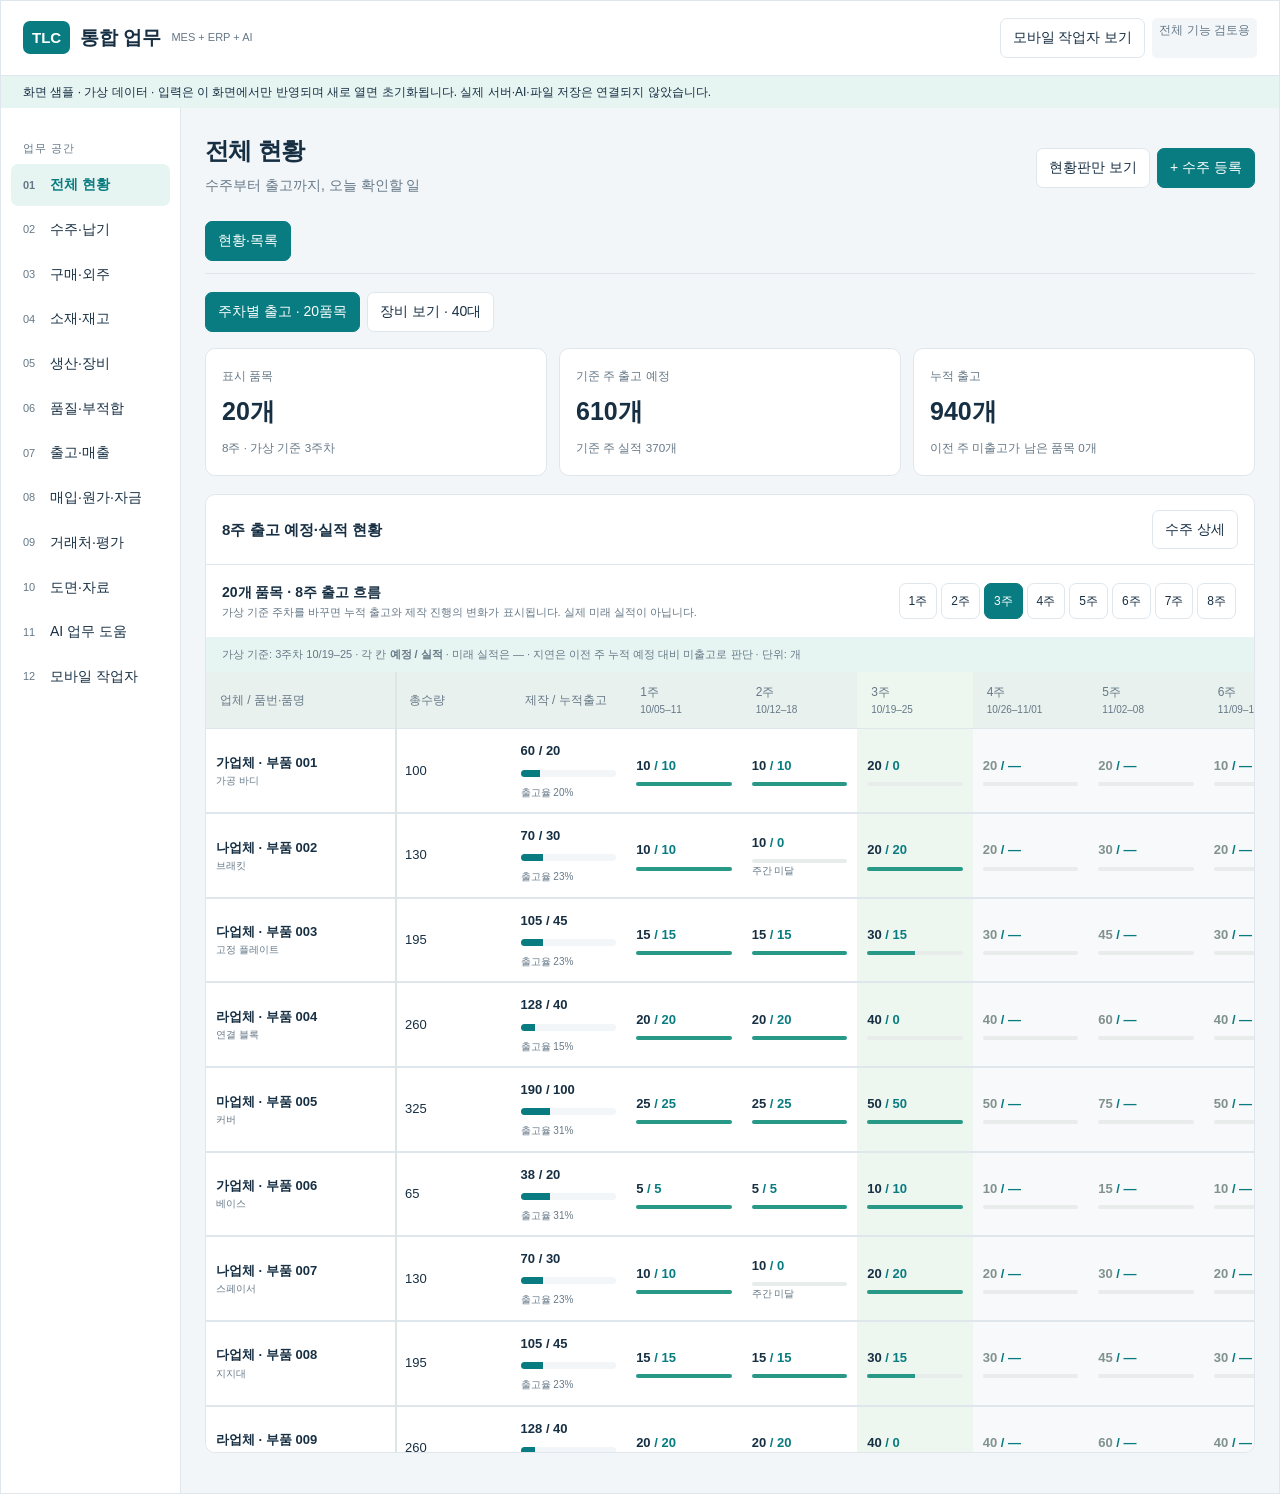
==== demo.html @ 7009a15a "Add one-week operating samples, 160 linked ledger records and printable documents" ====
<!doctype html><html lang="ko"><meta charset="utf-8"><meta name="viewport" content="width=device-width,initial-scale=1"><title>TLC 업무 화면 체험</title><style>body{margin:0;background:#f3f6f9;color-scheme:light}#tlc-dispatch-preview{color-scheme:light!important;border-radius:0!important;min-height:100vh}</style><style>
#tlc-dispatch-preview .wk-paper{background:#fff;color:#172f43;max-width:900px;margin:22px auto;padding:32px;border:1px solid #dfe7ed;box-shadow:0 8px 32px #23384912}#tlc-dispatch-preview .wk-paper h2{text-align:center;margin:20px 0 26px;font-size:27px;letter-spacing:3px}#tlc-dispatch-preview .wk-doc-brand{display:flex;justify-content:space-between;border-bottom:3px solid #087c80;padding-bottom:12px;font-size:12px}#tlc-dispatch-preview .wk-meta{display:grid;grid-template-columns:1fr 1fr;gap:10px;padding:15px;background:#f3f6f9;margin-bottom:15px;font-size:12px}#tlc-dispatch-preview .wk-paper td{padding:7px 12px;white-space:normal;overflow-wrap:anywhere;font-size:12px}#tlc-dispatch-preview .wk-paper td:first-child{width:25%;color:#657887}#tlc-dispatch-preview .wk-total{display:flex;justify-content:flex-end;gap:20px;flex-wrap:wrap;background:#e7f5f2;padding:16px;margin-top:20px}#tlc-dispatch-preview .wk-foot{font-size:12px;margin-top:20px;overflow-wrap:anywhere}#tlc-dispatch-preview .wk-paper footer{font-size:10px;border-top:1px solid #ddd;padding-top:12px;margin-top:24px;color:#657887}#tlc-dispatch-preview .wk-register{max-width:1100px}#tlc-dispatch-preview .wk-register td:first-child{width:auto}
@page{size:A4;margin:12mm}
@media print{body,#tlc-dispatch-preview{background:white!important;border:0!important}#tlc-dispatch-preview .mast,#tlc-dispatch-preview .sample,#tlc-dispatch-preview aside,#tlc-head,#tlc-tabs,#tlc-toast,.wk-noprint{display:none!important}#tlc-dispatch-preview .shell{display:block!important}#tlc-dispatch-preview main{padding:0!important}#tlc-dispatch-preview .wk-paper{box-shadow:none;border:0;max-width:none;margin:0;padding:0}#tlc-dispatch-preview .scroll{overflow:visible}#tlc-dispatch-preview tr{break-inside:avoid}#tlc-dispatch-preview thead{display:table-header-group}#tlc-dispatch-preview .wk-register td,#tlc-dispatch-preview .wk-register th{padding:6px 4px;font-size:9px;white-space:normal}#tlc-dispatch-preview .wk-paper h2{margin:8px 0 14px}#tlc-dispatch-preview .wk-paper td{padding:5px 8px;font-size:10px}#tlc-dispatch-preview .wk-paper .panel{border:0}}
</style><div id="tlc-dispatch-preview">
 <style>
 #tlc-dispatch-preview{--paper:light-dark(#fff,#172431);--base:light-dark(#f3f6f9,#101a24);--ink:light-dark(#172f43,#e6eef4);--sub:light-dark(#657887,#a8bac7);--edge:light-dark(#dfe7ed,#354656);--brand:light-dark(#087c80,#55d0c2);--soft:light-dark(#e7f5f2,#203e40);--warn:light-dark(#a9620a,#ffc475);--bad:light-dark(#bb4040,#ffaaaa);color:var(--ink);background:var(--base);font:14px/1.55 'Noto Sans KR','Malgun Gothic',sans-serif;border:1px solid var(--edge);border-radius:14px;overflow:hidden;color-scheme:light dark}
 #tlc-dispatch-preview *{box-sizing:border-box}#tlc-dispatch-preview button,#tlc-dispatch-preview input,#tlc-dispatch-preview select,#tlc-dispatch-preview textarea{font:inherit;color:inherit}#tlc-dispatch-preview button{cursor:pointer;border:1px solid var(--edge);background:var(--paper);border-radius:7px;padding:8px 12px;min-height:36px}#tlc-dispatch-preview button:hover{background:var(--soft)}#tlc-dispatch-preview button.on,#tlc-dispatch-preview .primary{background:var(--brand);color:light-dark(#fff,#10232b);border-color:var(--brand)}#tlc-dispatch-preview button:disabled{opacity:.5;cursor:default}#tlc-dispatch-preview input,#tlc-dispatch-preview select,#tlc-dispatch-preview textarea{width:100%;background:var(--paper);border:1px solid var(--edge);border-radius:7px;padding:9px 10px;min-height:40px}#tlc-dispatch-preview input[type=number]{font-variant-numeric:tabular-nums}#tlc-dispatch-preview .mast{display:flex;justify-content:space-between;align-items:center;gap:12px;flex-wrap:wrap;padding:17px 22px;background:var(--paper);border-bottom:1px solid var(--edge)}#tlc-dispatch-preview .logo{display:flex;gap:10px;align-items:center;font-size:19px;font-weight:700}#tlc-dispatch-preview .logo b{background:var(--brand);color:light-dark(#fff,#10232b);padding:5px 9px;border-radius:7px;font-size:15px}#tlc-dispatch-preview small,#tlc-dispatch-preview .muted{color:var(--sub)}#tlc-dispatch-preview .sample{padding:7px 22px;background:var(--soft);color:var(--ink);font-size:12px}#tlc-dispatch-preview .shell{display:grid;grid-template-columns:180px minmax(0,1fr)}#tlc-dispatch-preview aside{padding:18px 10px;background:var(--paper);border-right:1px solid var(--edge)}#tlc-dispatch-preview aside small{display:block;margin:14px 12px 7px;font-size:11px;letter-spacing:1px}#tlc-dispatch-preview aside button{display:flex;gap:10px;align-items:center;width:100%;text-align:left;border:0;margin:3px 0;background:transparent;padding:10px 12px}#tlc-dispatch-preview aside button.on{background:var(--soft);color:var(--brand);font-weight:700}#tlc-dispatch-preview .navnum{font-size:11px;color:var(--sub);width:17px}#tlc-dispatch-preview main{min-width:0;padding:24px}#tlc-dispatch-preview h2{font-size:24px;margin:0 0 4px;letter-spacing:-.6px}#tlc-dispatch-preview h3{font-size:15px;margin:0}#tlc-dispatch-preview p{margin:6px 0}#tlc-dispatch-preview .heading{display:flex;align-items:center;justify-content:space-between;gap:12px;flex-wrap:wrap;margin-bottom:18px}#tlc-dispatch-preview .actions{display:flex;gap:7px;flex-wrap:wrap}#tlc-dispatch-preview .tabs{display:flex;gap:6px;border-bottom:1px solid var(--edge);padding-bottom:12px;margin-bottom:18px;flex-wrap:wrap}#tlc-dispatch-preview .tiles{display:grid;grid-template-columns:repeat(3,minmax(0,1fr));gap:12px;margin-bottom:18px}#tlc-dispatch-preview .tile{background:var(--paper);border:1px solid var(--edge);border-radius:10px;padding:16px}#tlc-dispatch-preview .tile strong{display:block;font-size:25px;margin:6px 0;font-variant-numeric:tabular-nums}#tlc-dispatch-preview .panel{background:var(--paper);border:1px solid var(--edge);border-radius:10px;margin-bottom:16px;overflow:hidden}#tlc-dispatch-preview .panelhead{padding:15px 16px;border-bottom:1px solid var(--edge);display:flex;justify-content:space-between;align-items:center;gap:8px;flex-wrap:wrap}#tlc-dispatch-preview .pad{padding:16px}#tlc-dispatch-preview .scroll{overflow-x:auto}#tlc-dispatch-preview table{width:100%;border-collapse:collapse;white-space:nowrap;text-align:left}#tlc-dispatch-preview th{background:var(--base);color:var(--sub);font-size:12px;font-weight:500;padding:11px 14px}#tlc-dispatch-preview td{padding:14px;border-top:1px solid var(--edge);font-size:13px}#tlc-dispatch-preview td small{display:block}#tlc-dispatch-preview .tag{display:inline-block;font-size:12px;border-radius:5px;padding:3px 7px;background:var(--soft);color:var(--brand);white-space:nowrap}#tlc-dispatch-preview .tag.warn{background:light-dark(#fff3df,#423626);color:var(--warn)}#tlc-dispatch-preview .tag.bad{background:light-dark(#fdebec,#452d34);color:var(--bad)}#tlc-dispatch-preview .tag.gray{background:var(--base);color:var(--sub)}#tlc-dispatch-preview .split{display:grid;grid-template-columns:1.2fr 1fr;gap:16px}#tlc-dispatch-preview .stepflow{display:flex;gap:6px;flex-wrap:wrap;padding:16px}#tlc-dispatch-preview .stepflow span{padding:8px 12px;background:var(--base);border-radius:5px;color:var(--sub)}#tlc-dispatch-preview .stepflow .active{background:var(--soft);color:var(--brand)}#tlc-dispatch-preview .lineitem{padding:12px 0;border-bottom:1px solid var(--edge);display:flex;gap:10px;align-items:center;justify-content:space-between}#tlc-dispatch-preview .lineitem:last-child{border:0}#tlc-dispatch-preview .bar{background:var(--base);height:7px;border-radius:8px;overflow:hidden;margin:8px 0}#tlc-dispatch-preview .bar i{display:block;background:var(--brand);height:100%}#tlc-dispatch-preview .gantt{display:grid;grid-template-columns:110px repeat(4,minmax(70px,1fr));gap:8px;align-items:center;min-width:450px;padding:16px}#tlc-dispatch-preview .gantt .gbar{background:var(--soft);border-radius:5px;padding:6px;color:var(--brand);text-align:center;font-size:12px}#tlc-dispatch-preview .gantt small{text-align:center}#tlc-dispatch-preview .formgrid{display:grid;grid-template-columns:repeat(2,minmax(0,1fr));gap:15px}#tlc-dispatch-preview label{display:block;font-size:13px}#tlc-dispatch-preview label input,#tlc-dispatch-preview label select,#tlc-dispatch-preview label textarea{margin-top:5px}#tlc-dispatch-preview .full{grid-column:1/-1}#tlc-dispatch-preview .formfoot{margin-top:18px;display:flex;justify-content:space-between;align-items:center;gap:12px;flex-wrap:wrap}#tlc-dispatch-preview .machinegrid{display:grid;grid-template-columns:repeat(2,minmax(0,1fr));gap:12px}#tlc-dispatch-preview .machine{padding:16px;border:1px solid var(--edge);border-radius:9px;background:var(--paper)}#tlc-dispatch-preview .machine h3{display:flex;justify-content:space-between;gap:5px;flex-wrap:wrap;margin-bottom:14px}#tlc-dispatch-preview .machine p{font-size:13px}#tlc-dispatch-preview .mobilearea{display:grid;grid-template-columns:minmax(280px,360px) minmax(180px,1fr);gap:24px;align-items:start;justify-content:center}#tlc-dispatch-preview .phone{border:5px solid light-dark(#233849,#8b9da9);border-radius:27px;padding:15px;background:var(--paper);max-width:360px;width:100%;margin:auto}#tlc-dispatch-preview .phone h2{font-size:21px}#tlc-dispatch-preview .phone .tile{padding:13px;margin-top:14px}#tlc-dispatch-preview .phone button{min-height:47px}#tlc-dispatch-preview .phone .mobilebuttons{display:grid;gap:9px;margin-top:16px}#tlc-dispatch-preview .phone input,#tlc-dispatch-preview .phone select{font-size:16px}#tlc-dispatch-preview .notice{border-left:3px solid var(--brand);padding:10px 12px;background:var(--soft);margin-top:12px;font-size:13px}#tlc-dispatch-preview .sheet{padding:25px;background:var(--paper)}#tlc-dispatch-preview .sheet h2{text-align:center;letter-spacing:8px;margin-bottom:20px}#tlc-dispatch-preview .money{text-align:right;font-variant-numeric:tabular-nums}#tlc-dispatch-preview #tlc-toast{padding:9px 22px;background:var(--soft);border-top:1px solid var(--edge);font-size:13px}#tlc-dispatch-preview #tlc-toast:empty{display:none}#tlc-dispatch-preview .boardonly aside,#tlc-dispatch-preview .boardonly .tabs,#tlc-dispatch-preview .boardonly .subtitle{display:none}#tlc-dispatch-preview .boardonly{grid-template-columns:1fr}#tlc-dispatch-preview .attach{background:var(--base);padding:12px;border-radius:7px}#tlc-dispatch-preview .aianswer{white-space:pre-wrap;background:var(--soft);border-radius:9px;padding:17px}#tlc-dispatch-preview button:focus-visible{outline:3px solid var(--brand);outline-offset:2px}
 @media(max-width:760px){#tlc-dispatch-preview .shell{grid-template-columns:1fr}#tlc-dispatch-preview aside{display:flex;gap:5px;flex-wrap:wrap;border-right:0;border-bottom:1px solid var(--edge);padding:10px}#tlc-dispatch-preview aside small,#tlc-dispatch-preview .navnum{display:none}#tlc-dispatch-preview aside button{width:auto;padding:7px 10px;font-size:12px}#tlc-dispatch-preview main{padding:16px}#tlc-dispatch-preview .split{grid-template-columns:1fr}#tlc-dispatch-preview .mobilearea{grid-template-columns:1fr}#tlc-dispatch-preview .mobilehelp{display:none}#tlc-dispatch-preview h2{font-size:21px}}
 @media(max-width:450px){#tlc-dispatch-preview .tiles,#tlc-dispatch-preview .formgrid,#tlc-dispatch-preview .machinegrid{grid-template-columns:1fr}#tlc-dispatch-preview .tile strong{font-size:22px}#tlc-dispatch-preview .mast{padding:13px}#tlc-dispatch-preview .sample{padding:8px 13px}#tlc-dispatch-preview main{padding:12px}#tlc-dispatch-preview .full{grid-column:auto}}

#tlc-dispatch-preview .weektools{padding:16px;display:flex;justify-content:space-between;gap:15px;align-items:center;flex-wrap:wrap}#tlc-dispatch-preview .weektools small{display:block;color:var(--sub);font-size:11px}#tlc-dispatch-preview .weektools button{padding:5px 9px;margin:2px;font-size:12px}#tlc-dispatch-preview .weeklegend{padding:9px 16px;background:var(--soft);font-size:11px;color:var(--sub)}#tlc-dispatch-preview .weeklyscroll{overflow:auto;max-height:780px}#tlc-dispatch-preview .weeklytable{min-width:1460px;width:100%;border-collapse:separate;border-spacing:0;font-size:12px}#tlc-dispatch-preview .weeklytable th{position:sticky;top:0;background:#e9f1ee;z-index:2;white-space:nowrap}#tlc-dispatch-preview .weeklytable td{background:white;padding:12px 10px;min-width:110px;border-bottom:1px solid var(--edge)}#tlc-dispatch-preview .weeklytable th:first-child,#tlc-dispatch-preview .weeklytable td:first-child{position:sticky;left:0;min-width:180px;z-index:1;box-shadow:2px 0 0 #dce7e1}#tlc-dispatch-preview .weeklytable th:first-child{z-index:3}#tlc-dispatch-preview .weeklytable small{display:block;font-size:10px;color:var(--sub)}#tlc-dispatch-preview .weeklytable .currentweek{background:#edf7ef}#tlc-dispatch-preview .weeklytable .futureweek{background:#f7f9fa;color:#81918e}#tlc-dispatch-preview .weeknums{white-space:nowrap;font-weight:600}#tlc-dispatch-preview .weeknums em{font-style:normal;color:#087c80}#tlc-dispatch-preview .minibar{height:4px;background:#e8ecea;border-radius:3px;margin-top:6px;overflow:hidden}#tlc-dispatch-preview .minibar i{height:100%;display:block;background:#289887}#tlc-dispatch-preview .weeklytable tfoot th{position:static;background:#dcebe5}#tlc-dispatch-preview .machinegrid.expanded{display:grid;grid-template-columns:repeat(4,minmax(0,1fr));gap:14px}#tlc-dispatch-preview .machinehead{display:flex;align-items:center;justify-content:space-between;gap:7px;flex-wrap:wrap}#tlc-dispatch-preview .machinehead h3{margin:0;font-size:16px}#tlc-dispatch-preview .machineissue{margin:12px 0;padding:10px;background:var(--base);font-size:11px;min-height:54px}#tlc-dispatch-preview .machinefilters{padding:12px 0 20px;display:grid;gap:10px}#tlc-dispatch-preview .machinefilters button{font-size:12px;padding:6px 10px;margin:2px}#tlc-dispatch-preview .machinefilters small{color:var(--sub)}@media(max-width:1150px){#tlc-dispatch-preview .machinegrid.expanded{grid-template-columns:repeat(3,minmax(0,1fr))}}@media(max-width:850px){#tlc-dispatch-preview .machinegrid.expanded{grid-template-columns:repeat(2,minmax(0,1fr))}}@media(max-width:540px){#tlc-dispatch-preview .machinegrid.expanded{grid-template-columns:1fr}}

/* Presentation desktop density: 40 machines in rows of 8. */
@media(min-width:1200px){#tlc-dispatch-preview .machinegrid.expanded{grid-template-columns:repeat(8,minmax(0,1fr));gap:8px}#tlc-dispatch-preview .machinegrid.expanded .machine{padding:10px;min-width:0}#tlc-dispatch-preview .machinegrid.expanded .machinehead{display:block}#tlc-dispatch-preview .machinegrid.expanded .machinehead h3{font-size:12px;margin-bottom:6px}#tlc-dispatch-preview .machinegrid.expanded p{font-size:11px;overflow-wrap:anywhere;margin:9px 0}#tlc-dispatch-preview .machinegrid.expanded small{font-size:10px}#tlc-dispatch-preview .machinegrid.expanded .tag{font-size:10px;padding:2px 5px}#tlc-dispatch-preview .machinegrid.expanded .machineissue{padding:6px;min-height:67px;font-size:10px;overflow-wrap:anywhere}}
 </style>
 <header class="mast"><div class="logo"><b>TLC</b> 통합 업무<div><small style="font-size:11px;font-weight:400;display:block">MES + ERP + AI</small></div></div><div class="actions"><button data-go="mobile">모바일 작업자 보기</button><span class="tag gray">전체 기능 검토용</span></div></header>
 <div class="sample">화면 샘플 · 가상 데이터 · 입력은 이 화면에서만 반영되며 새로 열면 초기화됩니다. 실제 서버·AI·파일 저장은 연결되지 않았습니다.</div>
 <div class="shell" id="tlc-shell"><aside id="tlc-nav" aria-label="업무 메뉴"></aside><main><div id="tlc-head"></div><div id="tlc-tabs" class="tabs"></div><div id="tlc-content"></div></main></div>
 <div id="tlc-toast" role="status" aria-live="polite"></div>
 <script>
 (()=>{
 const root=document.getElementById('tlc-dispatch-preview'),$=id=>root.querySelector('#'+id),esc=s=>String(s??'').replace(/[&<>"']/g,c=>({'&':'&amp;','<':'&lt;','>':'&gt;','"':'&quot;',"'":'&#39;'}[c]));
 const money=n=>Math.round(n).toLocaleString('ko-KR'),tag=(t,c='')=>`<span class="tag ${c}">${esc(t)}</span>`;
 const modules=[['home','전체 현황','수주부터 출고까지, 오늘 확인할 일'],['orders','수주·납기','업체·품번·주차별 출고 계획과 진행'],['purchase','구매·외주','발주부터 입고까지, 남은 수량과 일정'],['inventory','소재·재고','소재 위치와 수량, 검사 상태를 함께 확인'],['production','생산·장비','공장별 장비와 가공품, 작업자 현황'],['quality','품질·부적합','검사 대기와 불량 처리, 재발방지'],['shipping','출고·매출','출고 가능 수량과 실제 납품 기록'],['finance','매입·원가·자금','주문별 비용과 손익, 받을 돈과 줄 돈'],['partners','거래처·평가','거래 기록에 근거한 업체 관리'],['documents','도면·자료','업무에 연결된 승인 자료와 개정 이력'],['ai','AI 업무 도움','문서 읽기·자료 검색·보고 초안'],['mobile','모바일 작업자','오늘 내 작업과 간단한 실적 기록']];
 let page='home',tab='현황',board=false,plant='전체',orderCount=20;
 let instruction=null,noticeOpen=false,sequence=0;
window.addEventListener('message',e=>{if(e.origin!==location.origin||!e.data||e.data.type!=='tlc-module')return; if(!modules.some(m=>m[0]===e.data.page))return;page=e.data.page;tab=e.data.tab==='입력'?'입력':'현황';board=false;draw();});
 const st={running:false,paused:false,good:60,bad:2,ship:20,ready:10,poQty:100,poPrice:12000,poPartner:'한빛소재',poName:'알루미늄 소재',poDate:'2026-10-23',savedPO:null,record:null,log:[],ncr:1};
 const pending=()=>100-st.good-st.bad,workProgress=()=>st.good+st.bad;
 function toast(t){$('tlc-toast').textContent=t}
 function panel(title,body,extra=''){return `<section class="panel"><div class="panelhead"><h3>${title}</h3>${extra}</div>${body}</section>`}
 function table(head,rows){return `<div class="scroll"><table><thead><tr>${head.map(h=>`<th>${h}</th>`).join('')}</tr></thead><tbody>${rows.map(r=>`<tr>${r.map(c=>`<td>${c}</td>`).join('')}</tr>`).join('')}</tbody></table></div>`}
 function tiles(data){return `<div class="tiles">${data.map(d=>`<div class="tile"><small>${d[0]}</small><strong>${d[1]}</strong><small>${d[2]}</small></div>`).join('')}</div>`}
 function field(name,label,type='text',value='',options){return `<label>${label}${options?`<select name="${name}">${options.map(v=>`<option value="${esc(v)}"${v===value?' selected':''}>${esc(v)}</option>`).join('')}</select>`:`<input name="${name}" type="${type}" value="${esc(value)}" ${type==='number'?'min="0" step="1"':''} required>`}</label>`}
 function form(title,fields,kind,button='기록 저장'){return panel(title,`<form class="pad" data-kind="${kind}"><div class="formgrid">${fields}</div><div class="formfoot"><small>필수 항목 확인 후 샘플 기록에 반영</small><button class="primary" type="submit">${button}</button></div></form>`)}
 function draw(){
 const m=modules.find(x=>x[0]===page);
 $('tlc-nav').innerHTML='<small>업무 공간</small>'+modules.map((x,i)=>`<button data-go="${x[0]}" class="${page===x[0]?'on':''}" ${page===x[0]?'aria-current="page"':''}><span class="navnum">${String(i+1).padStart(2,'0')}</span>${x[1]}</button>`).join('');
 $('tlc-shell').className='shell'+(board?' boardonly':'');
 $('tlc-head').innerHTML=`<div class="heading"><div><h2>${m[1]}</h2><p class="muted subtitle">${m[2]}</p></div><div class="actions">${page==='home'||page==='orders'||page==='production'?`<button data-action="board">${board?'메뉴 다시 보기':'현황판만 보기'}</button>`:''}${page!=='mobile'&&page!=='ai'?`<button class="primary" data-tab="입력">+ ${page==='home'?'수주 등록':page==='production'?'작업지시 작성':'새 기록'}</button>`:''}</div></div>`;
 const tabs=page==='mobile'||page==='ai'?[]:page==='home'?['현황']:['현황','입력','출력'];
 $('tlc-tabs').innerHTML=tabs.map(t=>`<button data-tab="${t}" class="${tab===t?'on':''}" aria-pressed="${tab===t}">${t==='현황'?'현황·목록':t==='입력'?'입력·처리':'출력·미리보기'}</button>`).join('');$('tlc-tabs').hidden=!tabs.length;
 $('tlc-content').innerHTML=page==='mobile'?mobile():page==='ai'?ai():tab==='입력'?entry():tab==='출력'?output():overview();
 }

 let dashboardView='ship',machineState='전체',sampleWeek=2;
 const weekLabels=['10/05–11','10/12–18','10/19–25','10/26–11/01','11/02–08','11/09–15','11/16–22','11/23–29'];
 const orderSamples=[{"id": 1, "part": "부품 001", "name": "가공 바디", "partner": "가업체", "total": 100, "plan": [10, 10, 20, 20, 20, 10, 10, 0], "actual": [10, 10, 0, 20, 20, 20, 10, 10]}, {"id": 2, "part": "부품 002", "name": "브래킷", "partner": "나업체", "total": 130, "plan": [10, 10, 20, 20, 30, 20, 10, 10], "actual": [10, 0, 20, 20, 40, 20, 10, 10]}, {"id": 3, "part": "부품 003", "name": "고정 플레이트", "partner": "다업체", "total": 195, "plan": [15, 15, 30, 30, 45, 30, 15, 15], "actual": [15, 15, 15, 30, 45, 45, 15, 15]}, {"id": 4, "part": "부품 004", "name": "연결 블록", "partner": "라업체", "total": 260, "plan": [20, 20, 40, 40, 60, 40, 20, 20], "actual": [20, 20, 0, 40, 60, 40, 60, 20]}, {"id": 5, "part": "부품 005", "name": "커버", "partner": "마업체", "total": 325, "plan": [25, 25, 50, 50, 75, 50, 25, 25], "actual": [25, 25, 50, 50, 75, 50, 25, 25]}, {"id": 6, "part": "부품 006", "name": "베이스", "partner": "가업체", "total": 65, "plan": [5, 5, 10, 10, 15, 10, 5, 5], "actual": [5, 5, 10, 10, 15, 10, 5, 5]}, {"id": 7, "part": "부품 007", "name": "스페이서", "partner": "나업체", "total": 130, "plan": [10, 10, 20, 20, 30, 20, 10, 10], "actual": [10, 0, 20, 20, 40, 20, 10, 10]}, {"id": 8, "part": "부품 008", "name": "지지대", "partner": "다업체", "total": 195, "plan": [15, 15, 30, 30, 45, 30, 15, 15], "actual": [15, 15, 15, 30, 45, 45, 15, 15]}, {"id": 9, "part": "부품 009", "name": "샤프트", "partner": "라업체", "total": 260, "plan": [20, 20, 40, 40, 60, 40, 20, 20], "actual": [20, 20, 0, 40, 60, 40, 60, 20]}, {"id": 10, "part": "부품 010", "name": "플랜지", "partner": "마업체", "total": 325, "plan": [25, 25, 50, 50, 75, 50, 25, 25], "actual": [25, 25, 50, 50, 75, 50, 25, 25]}, {"id": 11, "part": "부품 011", "name": "가이드", "partner": "가업체", "total": 65, "plan": [5, 5, 10, 10, 15, 10, 5, 5], "actual": [5, 5, 10, 10, 15, 10, 5, 5]}, {"id": 12, "part": "부품 012", "name": "홀더", "partner": "나업체", "total": 130, "plan": [10, 10, 20, 20, 30, 20, 10, 10], "actual": [10, 0, 20, 20, 40, 20, 10, 10]}, {"id": 13, "part": "부품 013", "name": "캡", "partner": "다업체", "total": 195, "plan": [15, 15, 30, 30, 45, 30, 15, 15], "actual": [15, 15, 15, 30, 45, 45, 15, 15]}, {"id": 14, "part": "부품 014", "name": "마운트", "partner": "라업체", "total": 260, "plan": [20, 20, 40, 40, 60, 40, 20, 20], "actual": [20, 20, 0, 40, 60, 40, 60, 20]}, {"id": 15, "part": "부품 015", "name": "링", "partner": "마업체", "total": 325, "plan": [25, 25, 50, 50, 75, 50, 25, 25], "actual": [25, 25, 50, 50, 75, 50, 25, 25]}, {"id": 16, "part": "부품 016", "name": "슬리브", "partner": "가업체", "total": 65, "plan": [5, 5, 10, 10, 15, 10, 5, 5], "actual": [5, 5, 10, 10, 15, 10, 5, 5]}, {"id": 17, "part": "부품 017", "name": "블록 A", "partner": "나업체", "total": 130, "plan": [10, 10, 20, 20, 30, 20, 10, 10], "actual": [10, 0, 20, 20, 40, 20, 10, 10]}, {"id": 18, "part": "부품 018", "name": "블록 B", "partner": "다업체", "total": 195, "plan": [15, 15, 30, 30, 45, 30, 15, 15], "actual": [15, 15, 15, 30, 45, 45, 15, 15]}, {"id": 19, "part": "부품 019", "name": "패널", "partner": "라업체", "total": 260, "plan": [20, 20, 40, 40, 60, 40, 20, 20], "actual": [20, 20, 0, 40, 60, 40, 60, 20]}, {"id": 20, "part": "부품 020", "name": "어댑터", "partner": "마업체", "total": 325, "plan": [25, 25, 50, 50, 75, 50, 25, 25], "actual": [25, 25, 50, 50, 75, 50, 25, 25]}];
 function actualSeries(o){let a=[...o.actual];if(o.id===1){a[2]=st.ship-20;let remain=o.total;return a.map(v=>{let n=Math.min(v,remain);remain-=n;return n})}return a}
 function shipmentInfo(o){let a=actualSeries(o),done=a.slice(0,sampleWeek+1).reduce((x,y)=>x+y,0),due=o.plan.slice(0,sampleWeek).reduce((x,y)=>x+y,0),late=Math.max(0,due-done);let status=done===o.total?'출고 완료':late>0?'납기 지연':o.id%5===4&&sampleWeek<5?'품질 보류':o.id%5===3&&sampleWeek<4?'외주 진행':'정상 진행';let made=sampleWeek===2&&o.id===1?st.good:Math.min(o.total,done+Math.round((o.total-done)*(sampleWeek+2)/10));return{a,done,late,status,made}}
 function weekControls(){return `<div class="weektools"><div><b>20개 품목 · 8주 출고 흐름</b><small>가상 기준 주차를 바꾸면 누적 출고와 제작 진행의 변화가 표시됩니다. 실제 미래 실적이 아닙니다.</small></div><div>${weekLabels.map((w,i)=>`<button data-week="${i}" class="${sampleWeek===i?'on':''}">${i+1}주</button>`).join('')}</div></div><div class="weeklegend">가상 기준: ${sampleWeek+1}주차 ${weekLabels[sampleWeek]} · 각 칸 <b>예정 / 실적</b> · 미래 실적은 — · 지연은 이전 주 누적 예정 대비 미출고로 판단 · 단위: 개</div>`}
 function weekly(){let snapshots=orderSamples.map(shipmentInfo),pt=weekLabels.map((_,w)=>orderSamples.reduce((n,o)=>n+o.plan[w],0)),at=weekLabels.map((_,w)=>snapshots.reduce((n,o)=>n+o.a[w],0));return weekControls()+`<div class="weeklyscroll"><table class="weeklytable"><thead><tr><th>업체 / 품번·품명</th><th>총수량</th><th>제작 / 누적출고</th>${weekLabels.map((w,i)=>`<th class="${i===sampleWeek?'currentweek':''}">${i+1}주<small>${w}</small></th>`).join('')}<th>진행 상태</th></tr></thead><tbody>${orderSamples.map((o,j)=>{let x=snapshots[j];return `<tr data-order-row="${o.id}"><td><b>${o.partner} · ${o.part}</b><small>${o.name}</small></td><td>${o.total}</td><td><b>${x.made} / ${x.done}</b><div class="bar"><i style="width:${x.done/o.total*100}%"></i></div><small>출고율 ${Math.round(x.done/o.total*100)}%</small></td>${o.plan.map((n,w)=>`<td class="${w===sampleWeek?'currentweek':''} ${w>sampleWeek?'futureweek':''}"><span class="weeknums">${n} <em>/ ${w<=sampleWeek?x.a[w]:'—'}</em></span><div class="minibar"><i style="width:${w<=sampleWeek&&n?Math.min(100,x.a[w]/n*100):0}%"></i></div>${w<sampleWeek&&x.a[w]<n?'<small>주간 미달</small>':''}</td>`).join('')}<td>${tag(x.status,x.late?'bad':x.status==='품질 보류'?'warn':'')}<small>${x.late?'이전 주 미출고 '+x.late+'개':x.status==='출고 완료'?'전체 납품 완료':'잔량 '+(o.total-x.done)+'개'}</small></td></tr>`}).join('')}</tbody><tfoot><tr><th>20품목 합계</th><th>${orderSamples.reduce((n,o)=>n+o.total,0)}</th><th>${snapshots.reduce((n,o)=>n+o.made,0)} / ${snapshots.reduce((n,o)=>n+o.done,0)}</th>${pt.map((n,w)=>`<th>${n} / ${w<=sampleWeek?at[w]:'—'}</th>`).join('')}<th>가상 시나리오</th></tr></tfoot></table></div>`}
 function shipmentSummary(){let xs=orderSamples.map(shipmentInfo);return tiles([['표시 품목','20개',`8주 · 가상 기준 ${sampleWeek+1}주차`],['기준 주 출고 예정',orderSamples.reduce((n,o)=>n+o.plan[sampleWeek],0)+'개',`기준 주 실적 ${xs.reduce((n,x)=>n+x.a[sampleWeek],0)}개`],['누적 출고',xs.reduce((n,x)=>n+x.done,0)+'개',`이전 주 미출고가 남은 품목 ${xs.filter(x=>x.late>0).length}개`]])}
 function machineSamples(){const statuses=['작업 대기','수리 중','가공 중','무인 가동','셋업 중','가공 중','품질 보류','가공 중','비가동','가공 중','가공 중','셋업 중','무인 가동','수리 중','가공 중','작업 대기','가공 중','비가동','가공 중','무인 가동'];const workers=['김작업','박작업','이작업','최작업','정작업','한작업','윤작업','서작업'];return Array.from({length:40},(_,i)=>{let o=orderSamples[i%20],state=statuses[i%20],person=workers[i%8],machinePlant=i<20?'1공장':'2공장',num=String(i%20+1).padStart(2,'0');if(i===0){state=st.paused?'중단':st.running?'가공 중':'작업 대기';if(instruction)person=instruction.worker}let q=i===0?st.good:Math.floor(o.total*(.25+(i%6)*.1)),bad=i===0?st.bad:i%7===0?2:0;return{plant:machinePlant,num,state,person,o,qty:q,bad,process:['1차 가공','2차 가공','정삭','홀 가공'][i%4],issue:state==='수리 중'?(i===1?'스핀들 점검 · 담당 이설비 · 10/21 복구 예정':'냉각장치 점검 · 담당 박설비 · 10/22 복구 예정'):state==='품질 보류'?'초품 치수 재확인 · 품질 승인 대기':state==='비가동'?'배정 작업 없음 · 다음 계획 대기':state==='셋업 중'?'공구·치구 준비 및 초품 확인':state==='작업 대기'?'작업지시 확인 또는 소재 투입 대기':state==='무인 가동'?'무인 가공 계획 · 실제 상태는 현장 확인':'작업지시 기준 생산 진행'};})}
 function machineBoard(){let all=machineSamples(),ms=all.filter(x=>(plant==='전체'||x.plant===plant)&&(machineState==='전체'||x.state===machineState));let count=t=>all.filter(x=>t.includes(x.state)).length;return tiles([['등록 장비','40대','1공장 20대 · 2공장 20대'],['가동',count(['가공 중','무인 가동'])+'대',`무인 가동 ${count(['무인 가동'])}대 포함`],['수리·보류·비가동',count(['수리 중','품질 보류','비가동','중단'])+'대','대기·셋업은 별도 상태']])+`<div class="machinefilters"><div>${['전체','1공장','2공장'].map(x=>`<button data-plant="${x}" class="${plant===x?'on':''}">${x}</button>`).join('')}</div><div>${['전체','가공 중','무인 가동','셋업 중','작업 대기','수리 중','품질 보류','비가동','중단'].map(x=>`<button data-machine-state="${x}" class="${machineState===x?'on':''}">${x}</button>`).join('')}</div><small>표시 ${ms.length} / 40대 · 가상 상태 기준 2026.10.19 09:00 · 작업 001은 직접 입력에 반영</small></div><div class="machinegrid expanded">${ms.map(x=>{let inactive=['수리 중','비가동'].includes(x.state),c=['수리 중','품질 보류','중단'].includes(x.state)?'bad':x.state==='셋업 중'||x.state==='작업 대기'?'warn':x.state==='비가동'?'gray':'';return `<div class="machine" data-machine-id="${x.plant}-${x.num}"><div class="machinehead"><h3>${x.plant} ${x.num}호기</h3>${tag(x.state,c)}</div><small>${x.num%2?'MCT':'CNC'} · ${x.process}</small><p><b>${inactive?'현재 가공품 없음':x.o.part+' · '+x.o.name}</b><small style="display:block">${inactive?'배정 해제 / 복구 후 계획 확인':x.o.partner+' · 작업 '+String(x.o.id).padStart(3,'0')}</small></p><p>${inactive?'관리 담당':'운용 작업자'} <b>${inactive?'이설비':x.person}</b></p>${inactive?'':`<div class="bar"><i style="width:${x.qty/x.o.total*100}%"></i></div><small>양품 ${x.qty} / 계획 ${x.o.total}개 · 불량 ${x.bad}개</small>`}<div class="machineissue">${x.issue}</div><small>가상 예시 · ${x.plant==='1공장'&&x.num==='01'?'입력 연동':'09:00 기록'}</small></div>`}).join('')}</div>${!ms.length?'<div class="notice">선택한 조건의 장비가 없습니다.</div>':''}<div class="notice">입력 기반 장비 현황 샘플입니다. 미갱신과 비가동을 구분하며, 실제 장비 신호는 연결하지 않았습니다.</div>`}
 function overview(){
 if(page==='home')return `<div class="actions" style="margin-bottom:16px"><button data-dashboard="ship" class="${dashboardView==='ship'?'on':''}">주차별 출고 · 20품목</button><button data-dashboard="machines" class="${dashboardView==='machines'?'on':''}">장비 보기 · 40대</button></div>`+(dashboardView==='machines'?machineBoard():shipmentSummary()+panel('8주 출고 예정·실적 현황',weekly(),'<button data-go="orders">수주 상세</button>'));
 if(page==='orders')return panel('주차별 출고 예정·실적',weekly())+panel('주문 001 · 가업체 · 부품 001',`<div class="stepflow">${['수주 확정','자재 준비','가공 중','외주 예정','검사·출고'].map((x,i)=>`<span class="${i<3?'active':''}">${i+1} ${x}</span>`).join('')}</div><div class="scroll"><div class="gantt"><b>계획 일정</b><small>10/12–18</small><small>10/19–25</small><small>10/26–11/1</small><small>11/2–8</small><span>자재 준비</span><div class="gbar">입고·검사</div><div></div><div></div><div></div><span>가공·외주</span><div></div><div class="gbar" style="grid-column:span 2">현재 가공 → 외주 후처리</div><div></div><span>검사·출고</span><div></div><div class="gbar">부분 출고</div><div class="gbar">잔량 출고</div><div></div></div></div><div class="pad"><small>계획 예시 · 현재 주 미출고만으로 지연 판정하지 않습니다.</small></div>`);
 if(page==='purchase')return tiles([['발주 수량','100개','구매 발주 1건'],['입고 완료','40개','검사 결과 별도 확인'],['미입고 잔량','60개','10/23 예정']])+panel('구매·외주 진행',table(['구분 / 번호','업체','품목','발주 / 입고','예정일','상태'],[['구매 발주 001','한빛소재','알루미늄 소재','100 / 40개','10/23',tag('부분 입고','warn')],['외주 발주 001','정밀표면','부품 001 후처리','20 / 0개','10/26',tag('외주 진행')]]))+panel('간편 입력',`<div class="pad"><p>거래처와 품목을 불러와 수량·단가만 입력합니다.</p><p class="muted">저장한 발주서는 출력 탭에서 확인할 수 있습니다.</p><button class="primary" data-tab="입력">발주서 작성</button></div>`);
 if(page==='inventory')return tiles([['창고 보유','130개','아래 3개 보관 항목 합계'],['검사 대기','20개','사용 가능 재고와 구분'],['격리','10개','사용·출고 제한']])+panel('소재·재고 목록',table(['소재 / 식별번호','소유','보관 위치','수량','상태','자료'],[['알루미늄 소재<small>소재-101</small>','회사','1공장 A-01','100개',tag('사용 가능'),'성적서 연결'],['알루미늄 소재<small>소재-102</small>','고객사','2공장 B-03','20개',tag('검사 대기','warn'),'성적서 확인 중'],['알루미늄 소재<small>소재-103</small>','회사','격리 Q-01','10개',tag('격리','bad'),'부적합 002']]))+`<div class="notice">구매한 수량과 실제 생산에 사용한 수량을 구분해 원가에 반영합니다.</div>`;
 if(page==='production')return instructionPanel()+machineBoard();
 if(page==='quality')return tiles([['미처리 부적합',`${st.ncr}건`,'작업 001에 연결'],['작업 001 불량',`${st.bad}개`,'치수 초과 · 격리'],['재발방지','효과 확인 대기','다음 생산에서 확인']])+panel('부적합 처리',table(['번호 / 품목','유형·수량','현재 조치','담당','상태'],[['부적합 001<small>부품 001 / 작업 001</small>',`치수 초과 · ${st.bad}개`,'격리 Q-02 · 재작업 검토','품질 담당',tag('처리 승인 대기','bad')]]))+panel('처리와 재발방지',`<div class="stepflow"><span class="active">발견·기록</span><span class="active">사용·출고 제한</span><span>처리 승인</span><span>재검사</span><span>원인·개선</span><span>다음 생산 확인</span></div><div class="pad"><p>제품 처리 완료와 재발방지 완료를 따로 관리합니다.</p><button data-tab="입력">불량 기록 입력</button></div>`);
 if(page==='shipping')return tiles([['주문 001 출고 가능',`${st.ready}개`,'검사·승인 완료 수량'],['누적 출고',`${st.ship}개`,'주문 수량 100개'],['남은 납품',`${100-st.ship}개`,'출고 가능 수량과 구분']])+panel('출고 대상',table(['업체 / 품목','수주','누적 출고','출고 가능','다음 처리'],[['가업체 / 부품 001','100개',`${st.ship}개`,`${st.ready}개`,'수량 확인 후 출고 확정']]))+`<div class="notice">작업 양품 수량을 바로 출고하지 않습니다. 후속 공정과 검사·승인을 거친 수량만 출고할 수 있습니다.</div>`;
 if(page==='finance')return tiles([['주문 001 예상 매출','5,000,000원','100개 × 50,000원 · 세액 제외'],['예상 총원가','3,500,000원','확정 누적 280만원 + 잔여 예상 70만원'],['예상 관리손익','1,500,000원','30% · 회사 전체 순이익과 구분']])+panel('주문 001 원가 구성 · 예상 기준',table(['항목','예상 금액','반영 기준'],[['자재비','1,200,000원','실제 투입 수량과 적용 단가'],['외주비','800,000원','주문별 외주 비용'],['작업·장비비','1,000,000원','작업시간과 합의한 시간당 기준'],['공통비','500,000원','승인된 배분 기준']]))+panel('수금·지급 · 별도 예시 전표',table(['구분','거래처','전표금액','입금 / 지급','잔액','예정일'],[['매출 / 수금','가업체','1,100,000원','550,000원','550,000원','10/30'],['매입 / 지급','한빛소재','528,000원','0원','528,000원','10/31']]))+`<div class="notice">예상 손익·확정 매출·현금 입출금을 구분합니다. 실제 금액 화면은 승인된 역할에만 공개합니다.</div>`;
 if(page==='partners')return panel('거래처 목록',table(['업체','구분','담당','거래 상태','평가'],[['가업체','고객사','정영업','거래 중','고객 대응 이력'],['한빛소재','소재 공급','최구매','승인 업체',tag('평가 예정','warn')],['정밀표면','외주 후처리','김외주','승인 업체',tag('자료 부족','gray')]]))+panel('평가 기준안',`<div class="pad"><p>품질 40점 · 납기 30점 · 가격·거래조건 15점 · 대응 15점</p><p class="muted">평가 기간과 근거를 함께 표시합니다. 거래 기록이 부족하면 총점 확정을 보류합니다.</p></div>`);
 if(page==='documents')return panel('업무 자료',table(['자료','연결 업무','개정','상태','열람'],[['부품 001 도면','작업 001','3차',tag('승인본'),'<button data-action="doc">자료 정보</button>'],['소재-101 성적서','입고 001','1차',tag('확인 완료'),'<button data-action="doc">자료 정보</button>'],['치수 초과 사진','부적합 001','원본',tag('조치 연결','warn'),'<button data-go="quality">부적합 보기</button>']]))+panel('자료 사용 기준',`<div class="pad"><p>권한이 있는 자료만 조회 · 승인된 도면 버전을 작업에 연결</p><p class="muted">등록·열람·다운로드·개정 이력을 관리합니다. 외부 공유는 승인과 만료일을 적용합니다.</p></div>`);
 }
 function entry(){
 if(page==='purchase')return panel('구매 발주서 입력',`<form class="pad" data-kind="po"><div class="formgrid">${field('partner','거래처','text',st.poPartner)}${field('date','입고 예정일','date',st.poDate)}${field('item','품목','text',st.poName)}${field('qty','발주 수량 (개)','number',st.poQty)}${field('price','단가 (원)','number',st.poPrice)}${field('tax','부가세','text','10%',['10%','0%'])}</div><div class="notice" id="tlc-po-total">공급가액 ${money(st.poQty*st.poPrice)}원 · 부가세 ${money(st.poQty*st.poPrice*.1)}원 · 합계 ${money(st.poQty*st.poPrice*1.1)}원</div><div class="formfoot"><small>저장 후 출력 탭에서 같은 전표 확인</small><button type="submit" class="primary">저장하고 출력 보기</button></div></form>`);
 if(page==='orders')return form('수주 등록',field('partner','업체','text','다업체')+field('part','품번','text','부품 003')+field('qty','주문 수량 (개)','number',100)+field('date','납기','date','2026-11-06'),'order');
 if(page==='production')return form('작업지시 작성 · 생산관리 담당',field('order','주문·품목','text','주문 001 / 부품 001',['주문 001 / 부품 001'])+field('process','작업 공정','text','1차 가공',['1차 가공'])+field('machine','공장·장비','text','1공장 / 01호기',['1공장 / 01호기'])+field('worker','받을 작업자','text','김작업',['김작업','박작업'])+field('qty',`이번 지시 수량 (미제작 ${pending()}개)`,'number',Math.min(20,pending()))+field('due','완료 요청 일시','datetime-local','2026-10-20T17:00')+field('priority','우선순위','text','일반',['일반','긴급'])+field('drawing','적용 도면','text','부품 001 / 승인 3차',['부품 001 / 승인 3차'])+'<label class="full">작업 주의사항<textarea name="memo" rows="2">초품 검사 후 계속 작업. 치수 이상 시 중단하고 품질 담당자에게 확인.</textarea></label><div class="full notice">소재 준비·선행 공정·장비 사용 가능 여부를 확인한 뒤 전송합니다. 샘플은 입력한 작업자의 수신 화면으로 전환됩니다.</div>','assign','작업지시 보내기');
 if(page==='quality')return form('부적합 기록',field('job','작업','text','작업 001 / 부품 001')+field('type','불량유형','text','치수 초과',['치수 초과','외관 흠집','가공 누락','기타'])+field('qty','확인 불량 수량 (개)','number',st.bad)+field('location','격리 위치','text','Q-02')+'<label class="full">조치 메모<textarea name="memo" rows="3">사용·출고 제한 후 처리 방법 검토</textarea></label>','quality');
 if(page==='shipping')return form('출고 확정',field('order','출고 주문','text','주문 001 / 가업체')+field('qty',`출고 수량 (가능 ${st.ready}개)`,'number',Math.min(5,st.ready))+field('date','출고 일자','date','2026-10-19'),'ship','출고 기록 반영');
 if(page==='inventory')return form('입고 기록',field('item','소재','text','알루미늄 소재')+field('lot','소재 식별번호','text','소재-104')+field('qty','입고 수량 (개)','number',20)+field('location','보관 위치','text','입고검사 대기장'),'generic');
 if(page==='finance')return form('입금·지급 기록',field('type','구분','text','입금',['입금','지급'])+field('partner','거래처','text','가업체')+field('amount','금액 (원)','number',550000)+field('date','처리 일자','date','2026-10-19'),'generic');
 if(page==='partners')return form('거래처 등록',field('name','업체명','text','새 거래처')+field('type','구분','text','소재 공급',['소재 공급','외주 후처리','고객사'])+field('contact','담당자','text','홍담당')+field('status','거래 상태','text','검토 중',['검토 중','승인','중단']),'generic');
 if(page==='documents')return form('자료 등록 정보',field('name','자료명','text','부품 001 검사성적서')+field('link','연결 업무','text','검사 001')+field('version','개정','text','1차')+field('status','상태','text','검토 요청',['검토 요청','승인'])+'<div class="full attach">파일 업로드는 실제 시스템 연결 시 제공됩니다. 이 샘플에서는 자료 정보만 기록합니다.</div>','generic');
 return '';
 }
 function output(){
 if(page==='purchase'){
 const d=st.savedPO||{partner:st.poPartner,date:st.poDate,item:st.poName,qty:st.poQty,price:st.poPrice,tax:'10%'};const net=Number(d.qty)*Number(d.price),tax=net*(d.tax==='10%'?.1:0);
 return panel('발주서 미리보기',`<div class="sheet"><h2>발 주 서</h2><div class="split"><div><p>수신: ${esc(d.partner)}</p><p>입고 예정: ${esc(d.date)}</p><small>${st.savedPO?'저장된 샘플 전표':'작성 예시 · 아직 저장되지 않음'}</small></div><div><p>공급 요청: 티엘씨</p><p>문서번호: 구매-001</p><small>회사 상세정보는 실제 등록 정보 적용</small></div></div><br>${table(['품명','수량','단가','공급가액'],[[esc(d.item),esc(d.qty)+'개',money(d.price)+'원',money(net)+'원']])}<div class="money"><p>공급가액 ${money(net)}원</p><p>부가세 ${money(tax)}원</p><h3>합계 ${money(net+tax)}원</h3></div><p class="muted">납품 시 소재성적서 첨부 요청</p></div>`);
 }
 const titles={orders:'수주·납기 현황표',inventory:'소재관리대장',production:'생산실적 보고서',quality:'부적합 관리보고서',shipping:'출고·납품 현황표',finance:'원가·수금·지급 보고서',partners:'거래처 관리표',documents:'자료 등록대장'};
 return panel(titles[page],`<div class="pad"><p>출력 대상: ${modules.find(x=>x[0]===page)[1]} / 샘플 기준일 2026.10.19</p></div>${st.record&&st.record.page===page?table(['최근 입력 항목','입력값'],Object.entries(st.record.values).map(([k,v])=>[labelFor(k),esc(v)])):table(['확인 항목','내용'],page==='production'?[['작업','작업 001'],['양품',st.good+'개'],['불량',st.bad+'개'],['미제작',pending()+'개']]:[['대상 업무',modules.find(x=>x[0]===page)[1]],['기록 기준','입력·확정된 업무 내역'],['보고 범위','상세 보고서 구성 예시']])}<div class="pad"><small>출력 구성 샘플입니다. 실제 인쇄·PDF 발급은 운영 시스템에서 제공할 예정입니다.</small></div>`);
 }
 function labelFor(k){return ({partner:'거래처',part:'품번',qty:'수량',date:'일자',order:'주문',factory:'공장',machine:'장비',worker:'작업자',job:'작업',type:'구분',location:'위치',memo:'메모',item:'품목',lot:'식별번호',amount:'금액',name:'명칭',contact:'담당자',status:'상태',link:'연결 업무',version:'개정'})[k]||k}
 function mobile(){return `<div class="mobilearea"><section class="phone"><div style="display:flex;justify-content:space-between"><b>TLC 현장</b><small>${instruction?esc(instruction.worker)+' · '+esc(instruction.machine.split(' / ')[0]):'김작업 · 1공장'}</small></div><hr style="border:0;border-top:1px solid var(--edge);margin:15px 0"><h2>오늘 내 작업</h2>${notificationCard()}<p class="muted">작업 001 · ${instruction?esc(instruction.machine):'1공장 / 01호기'}</p><div class="tile"><div style="display:flex;justify-content:space-between"><b>부품 001 · 가공 바디</b>${tag(st.paused?'중단':st.running?'가공 중':'작업 대기',st.paused?'warn':'')}</div><p>가업체 · 주문 작업계획 100개</p>${instruction?`<p><b>이번 작업지시 ${instruction.qty}개</b> · 지시 실적 ${instruction.done}개</p>`:''}<div class="bar"><i style="width:${workProgress()}%"></i></div><p>양품 <b>${st.good}</b> · 불량 <b>${st.bad}</b> · 남음 <b>${pending()}</b></p><button data-action="drawing" style="width:100%">승인 도면 정보 확인</button></div><div class="mobilebuttons"><button data-action="start" class="primary" ${st.running||(instruction&&!instruction.ack)?'disabled':''}>${st.paused?'작업 다시 시작':'작업 시작'}</button><button data-action="pause" ${!st.running?'disabled':''}>잠시 멈춤</button></div><form data-kind="work" style="margin-top:16px"><div class="formgrid">${field('good','이번 양품 (개)','number',5)}${field('bad','이번 불량 (개)','number',0)}</div><label style="margin-top:12px">불량유형<select name="type"><option>치수 초과</option><option>외관 흠집</option><option>가공 누락</option></select></label><button class="primary" type="submit" style="width:100%;margin-top:14px" ${!st.running?'disabled':''}>수량 기록하고 작업 종료</button></form><p class="muted" style="font-size:12px;margin-top:15px">부분 작업도 기록할 수 있습니다.<br>실적은 전체·생산 현황에 함께 반영됩니다.</p></section><div class="mobilehelp"><div class="panel"><div class="panelhead"><h3>한 번 기록하고 함께 확인</h3></div><div class="pad"><div class="lineitem"><span>작업자</span><b>시작·중단·수량 기록</b></div><div class="lineitem"><span>생산관리</span><b>장비와 남은 작업 확인</b></div><div class="lineitem"><span>품질</span><b>불량 기록과 격리 확인</b></div><div class="lineitem"><span>관리자</span><b>전체 제작 진행 확인</b></div><button data-go="production">지시자 화면에서 확인 상태 보기</button></div></div><div class="panel"><div class="panelhead"><h3>샘플 활동 기록</h3></div><div class="pad">${st.log.length?st.log.slice(-5).reverse().map(x=>`<p>${esc(x)}</p>`).join(''):'<p class="muted">작업을 시작하고 수량을 기록해 보세요.</p>'}</div></div></div></div>`}

 function instructionState(){return !instruction?'지시 없음':instruction.done>=instruction.qty?'지시 수량 기록 완료':st.running?'작업 중':st.paused?'중단':instruction.ack?'확인 완료':instruction.read?'열람 · 확인 대기':'미확인'}
 function instructionPanel(){if(!instruction)return panel('작업지시와 수신 확인','<div class="pad"><p>입력 탭에서 작업지시를 보내면 작업자의 확인·시작 상태를 여기서 볼 수 있습니다.</p><button class="primary" data-tab="입력">작업지시 작성</button></div>');return panel('보낸 작업지시',table(['지시 / 받는 사람','장비·공정','지시 / 기록 수량','완료 요청','진행 상태'],[[`지시 ${instruction.id}<small>${esc(instruction.worker)}</small>`,`${esc(instruction.machine)}<small>${esc(instruction.process)}</small>`,`${instruction.qty} / ${instruction.done}개`,esc(instruction.due.replace('T',' ')),tag(instructionState(),instruction.ack?'':'warn')]])+`<div class="pad"><small>화면 내 알림 생성됨 · 실제 기기 푸시 전송은 미연결</small><p>읽음과 확인, 작업 시작을 각각 구분합니다.</p><button data-go="mobile">받는 작업자 화면 보기</button></div>`)}
 function notificationCard(){if(!instruction)return '<div class="notice">새 작업지시가 없습니다. 생산·장비 → 입력에서 지시를 보내보세요.</div>';let detail=noticeOpen?`<div class="pad"><p><b>${esc(instruction.order)}</b></p><p>${esc(instruction.process)} · ${instruction.qty}개</p><p>${esc(instruction.machine)}</p><p>완료 요청: ${esc(instruction.due.replace('T',' '))}</p><p>도면: ${esc(instruction.drawing)}</p><p>주의: ${esc(instruction.memo)}</p><p>지시자: 생산관리 담당</p>${instruction.ack?tag('작업지시 확인 완료'):'<button class="primary" data-action="ack" style="width:100%">내용 확인했습니다</button>'}</div>`:'';return `<section class="panel" style="margin-top:12px"><div class="pad" role="status"><b>${instruction.ack?'확인한 작업지시':'새 작업지시가 도착했습니다'}</b><p>지시 ${instruction.id} · ${esc(instruction.priority)} · ${instruction.qty}개</p><small>화면 내 알림 샘플</small><button data-action="open-notice" style="width:100%;margin-top:9px">${noticeOpen?'지시 내용 닫기':'작업지시 열기'}</button></div>${detail}</section>`}
 function ai(){return panel('AI 업무 도움',`<div class="pad"><div class="actions"><button data-ai="report">오늘 업무보고 초안</button><button data-ai="quality">유사 불량 찾기</button><button data-ai="doc">성적서 항목 읽기</button></div><div class="notice">응답 형태를 보여주는 고정 샘플입니다. GPT API를 호출하지 않습니다.</div><div id="tlc-ai-answer" class="aianswer" style="margin-top:16px">질문 예시를 선택하면 근거와 검토 항목이 있는 답변 샘플을 확인할 수 있습니다.</div></div>`)}
 root.addEventListener('click',e=>{
 const b=e.target.closest('button');if(!b)return;
 if(b.dataset.go){page=b.dataset.go;tab='현황';board=false;draw();return}
 if(b.dataset.tab){if(page==='home'){page='orders';tab='입력'}else tab=b.dataset.tab;draw();return}
 if(b.dataset.week!==undefined){sampleWeek=Number(b.dataset.week);draw();return}
 if(b.dataset.dashboard){dashboardView=b.dataset.dashboard;draw();return}
 if(b.dataset.machineState){machineState=b.dataset.machineState;draw();return}
 if(b.dataset.plant){plant=b.dataset.plant;draw();return}
 if(b.dataset.ai){const answers={report:`업무보고 초안 · 샘플 기록 기준\n\n작업 001: 양품 ${st.good}개, 불량 ${st.bad}개, 미제작 ${pending()}개입니다.\n이번 주 주문 001 출고 예정은 40개이며, 실출고는 ${st.ship-20}개입니다.\n\n확인할 일\n• 입고 예정일 확인: 구매 담당\n• 치수 초과 처리 방법 검토: 품질 담당\n• 02호기 복구 예정 확인: 장비 담당\n\n근거: 작업 001 / 출고 기록 / 부적합 001\n검토: 최신 기록과 담당자 확인 후 보고에 사용`,quality:'유사 불량 검색 결과 예시\n\n부품 001 · 치수 초과 · 부적합 001\n기록: 격리 Q-02, 재작업 승인 검토 중\n\n원인은 아직 확정되지 않았습니다. 측정 방법·공구 상태·도면 버전을 확인할 수 있습니다.\n근거: 부적합 기록과 검사 결과\n담당자 확인 전 원인이나 처리 방법을 확정하지 않습니다.',doc:'소재성적서 읽기 예시\n\n소재: 알루미늄 7075\n식별번호: 소재-101\n공급업체: 한빛소재\n\n확인 필요: 실제 원문과 입고정보 대조\n처리: 담당자가 수정·승인한 값만 저장\n\n현재는 예시 문구이며 파일을 분석하거나 저장하지 않았습니다.'};$('tlc-ai-answer').textContent=answers[b.dataset.ai];return}
 const a=b.dataset.action;
 if(a==='open-notice'){noticeOpen=!noticeOpen;if(instruction)instruction.read=true;draw();return}
 if(a==='ack'){if(instruction){instruction.ack=true;st.log.push('지시 '+instruction.id+' 내용 확인');draw();toast('작업지시 확인을 지시자 현황에 반영했습니다. 작업 시작은 별도로 눌러주세요.')}return}
 if(a==='board'){board=!board;draw()}
 if(a==='start'){if(instruction&&!instruction.ack){toast('작업지시 내용을 먼저 확인해주세요.');return}if(instruction&&instruction.done>=instruction.qty){toast('이번 작업지시 수량을 모두 기록했습니다. 새 지시를 확인해주세요.');return}st.running=true;st.paused=false;st.log.push('작업 001 시작');draw();toast('작업 시작을 샘플 현황에 반영했습니다.')}
 if(a==='pause'){st.running=false;st.paused=true;st.log.push('작업 001 중단 · 사유 확인 필요');draw();toast('중단 상태로 변경했습니다. 실제 화면에서는 중단 사유를 선택합니다.')}
 if(a==='drawing'||a==='doc')toast('자료 예시: 부품 001 승인 도면 3차 · 작업 001에 연결. 이 샘플에는 실제 도면 파일이 없습니다.');
 });
 root.addEventListener('input',e=>{const f=e.target.closest('form');if(f?.dataset.kind!=='po')return;const v=Object.fromEntries(Array.from(f.elements).filter(x=>x.name).map(x=>[x.name,x.value]));let net=Number(v.qty)*Number(v.price),tax=net*(v.tax==='10%'?.1:0);$('tlc-po-total').textContent=`공급가액 ${money(net)}원 · 부가세 ${money(tax)}원 · 합계 ${money(net+tax)}원`});
 root.addEventListener('submit',e=>{
 if(e.target.dataset.kind==='wk-filter')return;
 e.preventDefault();const f=e.target,v=Object.fromEntries(Array.from(f.elements).filter(x=>x.name).map(x=>[x.name,x.value]));
 if(Array.from(f.elements).some(x=>x.type==='number'&&(!Number.isFinite(Number(x.value))||Number(x.value)<0||!Number.isInteger(Number(x.value))))){toast('수량과 금액은 0 이상의 정수로 입력해주세요.');return}
 const kind=f.dataset.kind;
 if(kind==='assign'){
 const q=Number(v.qty);
 if(st.running){toast('현재 작업 진행 중입니다. 작업을 종료한 뒤 새 지시를 작성해주세요.');return}
 if(instruction&&instruction.done<instruction.qty){toast('기존 작업지시가 미완료입니다. 샘플에서는 완료 후 새 지시를 보낼 수 있습니다.');return}
 if(q<=0||q>pending()){toast('지시 수량은 1개 이상, 미제작 '+pending()+'개 이하여야 합니다.');return}
 if(!v.due){toast('완료 요청 일시를 입력해주세요.');return}
 instruction={...v,qty:q,id:String(++sequence).padStart(3,'0'),done:0,read:false,ack:false};noticeOpen=false;st.paused=false;st.log.push('지시 '+instruction.id+' 발행 · '+v.worker+' · '+q+'개');page='mobile';tab='현황';draw();toast('작업지시를 생성했습니다. 받는 작업자의 화면 내 알림을 표시합니다. 실제 휴대폰 푸시는 전송하지 않았습니다.');return;
 }

 if(kind==='work'){let g=Number(v.good),b=Number(v.bad);if(!st.running){toast('먼저 작업을 시작해주세요.');return}if(instruction&&g+b>instruction.qty-instruction.done){toast('이번 지시의 남은 수량 '+(instruction.qty-instruction.done)+'개 이내로 입력해주세요.');return}if(g+b<=0||g+b>pending()){toast(`이번 작업 수량은 1개 이상, 남은 ${pending()}개 이하여야 합니다.`);return}st.good+=g;st.bad+=b;if(instruction)instruction.done+=g+b;st.running=false;st.paused=false;st.log.push(`양품 ${g}개 · 불량 ${b}개 기록${b?' / '+v.type:''}`);draw();toast('작업 실적을 기록했습니다. 양품은 후속 공정·검사 대기로 반영됩니다.');return}
 if(kind==='ship'){const q=Number(v.qty);if(q<=0||q>st.ready){toast(`출고 가능 수량 ${st.ready}개 안에서 입력해주세요.`);return}st.ready-=q;st.ship+=q;st.log.push(`출고 ${q}개 기록`)}
 if(kind==='po'){if(Number(v.qty)<=0){toast('발주 수량은 1개 이상 입력해주세요.');return}st.savedPO=v;st.poQty=Number(v.qty);st.poPrice=Number(v.price);st.poPartner=v.partner;st.poDate=v.date;st.poName=v.item;tab='출력';draw();toast('발주서 샘플을 저장했습니다. 입력값으로 출력 미리보기를 구성했습니다.');return}
 if(kind==='order'){if(Number(v.qty)<=0){toast('수주 수량은 1개 이상 입력해주세요.');return}/* 등록 샘플은 출력 탭에서 확인 */}
 st.record={page,values:v};tab='출력';draw();toast(kind==='ship'?'출고 수량을 전체 현황에 반영했습니다.':'입력 내용을 출력 탭에 기록했습니다. 이 입력은 샘플 기록이며 다른 장부의 자동 집계는 구현하지 않았습니다.');
 });
// One closed operating week. These lots are separate from the forward-looking shipment scenario.
const wkNames=['한빛소재','새봄금속','다온특수강','늘푸른알루미늄','정우소재','서진스틸','미래비철','가온정밀','정밀표면','동해열처리','세움연마','푸른도금','태성가공','한결코팅','우리와이어','가업체','나업체','다업체','라업체','마업체'];
const wkDate=d=>'2026-10-'+String(d).padStart(2,'0'),wkId=(s,i)=>s+'-2610-'+String(i+1).padStart(3,'0');
const wkLots=orderSamples.map((o,i)=>{const received=80+i*5,used=50+i*2,good=used-(i%3===0?2:0),sent=Math.floor(good*.7),returned=i%4===0?sent-5:sent,bad=i%3===0?1:0,shipped=Math.max(0,returned-bad-5);return {i,part:o.part,name:o.name,customer:o.partner,lot:wkId('주간소재',i),job:wkId('주간작업',i),po:wkId('구매',i),out:wkId('외주',i),received,used,good,sent,returned,bad,shipped,ordered:received+(i%4===0?20:0),price:3200+(i%5)*800,unit:1800+(i%4)*350,supplier:wkNames[i%7],vendor:wkNames[7+i%8],material:['AL6061 · 30×60×100','S45C · Ø35×80','SUS304 · 25×50×90','AL7075 · 20×80×120'][i%4],machine:(i<10?'1공장':'2공장')+' '+String(i%10+1).padStart(2,'0')+'호기',worker:['김작업','박작업','이작업','최작업','정작업'][i%5]}});
const wkTitles={buy:'구매 발주대장',out:'외주 발주대장',stock:'소재관리대장',work:'생산실적 대장',inspect:'검사성적서',ncr:'부적합 관리보고서',partner:'거래처 평가표',ship:'거래명세서'};
const wkRows={buy:[],out:[],stock:[],work:[],inspect:[],ncr:[],partner:[],ship:[]};
const wkSum=(a,k)=>a.reduce((s,x)=>s+x[k],0);
for(const l of wkLots){const i=l.i;
wkRows.buy.push({번호:l.po,일자:wkDate(12),거래처:l.supplier,품번:l.part,품명:l.material,수량:l.ordered,입고:l.received,잔량:l.ordered-l.received,단가:l.price,공급가액:l.ordered*l.price,입고예정:wkDate(13),상태:l.ordered>l.received?'부분 입고 · 잔량 지연':'입고 완료',연결:l.lot,비고:'소재성적서 접수 · 단위 개 / 공급가액은 발주 기준'});
wkRows.out.push({번호:l.out,일자:wkDate(14),거래처:l.vendor,품번:l.part,품명:l.name,공정:['아노다이징','열처리','평면연마','도금'][i%4],수량:l.sent,회수:l.returned,잔량:l.sent-l.returned,단가:l.unit,공급가액:l.sent*l.unit,회수예정:wkDate(16),상태:l.sent>l.returned?'부분 회수 · 일정 확인':'회수 완료',연결:l.job,비고:'회수분 입고검사 후 출고 승인'});
wkRows.stock.push({번호:l.lot,일자:wkDate(13),거래처:l.supplier,품번:l.part,품명:l.material,기초:0,입고:l.received,투입:l.used,잔량:l.received-l.used,위치:(i<10?'1공장 A-':'2공장 B-')+String(i%10+1).padStart(2,'0'),상태:'사용 가능',연결:l.po,비고:'성적서 확인 완료 · 개별 절단 소재 기준'});
wkRows.work.push({번호:l.job,일자:wkDate(14),거래처:l.customer,품번:l.part,품명:l.name,장비:l.machine,작업자:l.worker,투입:l.used,양품:l.good,불량:l.used-l.good,외주출고:l.sent,공정재고:l.good-l.sent,작업시간:(2.5+i*.2).toFixed(1)+'시간',상태:'가공 완료',연결:l.lot,비고:'초품 확인 → 가공 → 자주검사 → 외주 인계'});
wkRows.inspect.push({번호:wkId('검사',i),일자:wkDate(16),거래처:l.vendor,품번:l.part,품명:l.name,검사수량:l.returned,합격:l.returned-l.bad,보류:l.bad,검사항목:'외경 / 홀 간격 / 외관',규격:'도면별 기준 적용',측정값:i%3===0?'외관 찍힘 발견':'치수 허용범위 이내',상태:l.bad?'선별 완료 · 불량 격리':'합격',연결:l.out,비고:l.bad?'양품만 출고 승인 / 격리 Q-'+String(i+1).padStart(2,'0'):'전수 외관검사 · 치수 표본 5개 확인'});
wkRows.ship.push({번호:wkId('출고',i),일자:wkDate(16),거래처:l.customer,품번:l.part,품명:l.name,수량:l.shipped,단가:15000+i*1200,공급가액:l.shipped*(15000+i*1200),출고후양품재고:l.returned-l.bad-l.shipped,상태:'납품 완료',연결:wkId('검사',i),비고:'수령 확인 · 세액 별도 / 주간 마감 배치'});
}
for(let i=0;i<20;i++){const current=i<7,l=wkLots[current?i*3:i],closed=i%4===0;wkRows.ncr.push({번호:wkId('부적합',i),일자:current?wkDate(16):wkDate(8+i%2),거래처:l.vendor,품번:l.part,품명:l.name,유형:current?'외관 찍힘':['치수 초과','버 잔존','가공 누락','표면 변색'][i%4],수량:current?1:2+i%3,격리위치:'Q-'+String(l.i+1).padStart(2,'0'),발견구분:current?'금주 신규':'전주 이월',조치:closed?'재작업·재검사 완료':'격리 · 처리 승인 대기',원인:closed?'운반 용기 접촉 확인':'원인 조사 중 · 미확정',재발방지:closed?'완충재 적용·초품 확인 강화':'공구·운반·작업조건 점검 예정',효과확인:closed?'다음 3개 배치 확인 예정':'조치 후 검증 예정',담당:'품질 김담당',기한:wkDate(20+i%3),상태:closed?'제품 처리 완료 · 효과 확인 대기':'미종결',연결:current?wkId('검사',l.i):'전주검사-'+String(i+1).padStart(3,'0'),비고:'마감 시점 격리 수량은 유지. 다음 주 처리 계획은 금주 장부 수량에 반영하지 않음'});}
for(let i=0;i<20;i++){const name=wkNames[i],source=i<7?wkRows.buy.filter(r=>r.거래처===name):i<15?wkRows.out.filter(r=>r.거래처===name):wkRows.ship.filter(r=>r.거래처===name);const ontime=source.filter(r=>!r.잔량).length,qualityRows=i<7?[]:wkRows.inspect.filter(r=>r.거래처===name),checked=wkSum(qualityRows,'검사수량'),held=wkSum(qualityRows,'보류');const q=checked?Math.round(40*(checked-held)/checked):null,delivery=source.length?Math.round(30*ontime/source.length):0;wkRows.partner.push({번호:wkId('거래처',i),일자:wkDate(16),거래처:name,구분:i<7?'소재 공급':i<15?'외주 가공':'고객사',담당:['김영업','박관리','이품질','최생산'][i%4],결제조건:'월말 마감 · 익월 말',거래건수:source.length,정시완료:ontime,품질점수:q===null?'확정 보류':q+' / 40',납기점수:delivery+' / 30',가격조건:'12 / 15 · 담당자 가정값',대응점수:'13 / 15 · 담당자 가정값',총점:i>=15?'공급사 평가 제외':q===null?'검사 근거 부족':q+delivery+25+' / 100',상태:i>=15?'고객 대응 관리':'잠정 평가 · 표본 부족',연결:source.map(r=>r.번호).join(', '),비고:i>=15?'납품·수금·문의 이력 관리':'평가기간 10/12~10/18 · 최소 5건 확보 후 정식 평가. 입력 점수와 실적 기반 점수를 구분'});}
let wkSection='',wkSelected=0,wkQuery='',wkStatus='전체',wkLastPage='';
const wkGroups={purchase:['buy','out'],inventory:['stock'],production:['work'],quality:['inspect','ncr'],partners:['partner'],shipping:['ship']};
const wkCols={buy:['번호','거래처','품명','수량','입고','잔량','공급가액','상태'],out:['번호','거래처','품번','공정','수량','회수','잔량','상태'],stock:['번호','품명','입고','투입','잔량','위치','상태'],work:['번호','품번','장비','작업자','투입','양품','불량','상태'],inspect:['번호','품번','검사수량','합격','보류','상태'],ncr:['번호','품번','유형','수량','발견구분','조치','기한'],partner:['거래처','구분','거래건수','정시완료','総点','상태'],ship:['번호','거래처','품번','수량','공급가액','상태']};wkCols.partner[4]='총점';
function wkCurrent(){const keys=wkGroups[page];if(wkLastPage!==page||!keys.includes(wkSection)){wkSection=keys[0];wkSelected=0;wkQuery='';wkStatus='전체';wkLastPage=page;}return wkSection;}
function wkValue(v){return typeof v==='number'?money(v):esc(v)}
function wkToolbar(k){return `<div class="actions wk-noprint">${wkGroups[page].map(x=>`<button data-wk-section="${x}" class="${x===k?'on':''}">${wkTitles[x]} · ${wkRows[x].length}건</button>`).join('')}</div><div class="notice">지난주 운영 마감 · 2026.10.12(월)–10.18(일) / 주간 배치 20품목 · 모든 업체·거래·평가는 가상 예시입니다.<br><small>기존 8주 납기 계획과 구분한 마감 장부입니다. 구매 → 소재 → 생산 → 외주 → 검사 → 출고를 문서번호로 연결했습니다.</small></div>`;}
function wkOverview(){const k=wkCurrent(),data=wkRows[k],cols=wkCols[k];const filtered=data.map((r,i)=>({r,i})).filter(({r})=>(!wkQuery||Object.values(r).join(' ').includes(wkQuery))&&(wkStatus==='전체'||r.상태===wkStatus));const summary=k==='stock'?[['금주 입고',money(wkSum(data,'입고'))+'개','절단 소재'],['생산 투입',money(wkSum(data,'투입'))+'개','작업번호 연결'],['소재 잔량',money(wkSum(data,'잔량'))+'개','입고 − 투입']]:k==='inspect'?[['검사 수량',money(wkSum(data,'검사수량'))+'개','외주 회수분'],['합격',money(wkSum(data,'합격'))+'개','출고 승인'],['격리 보류',money(wkSum(data,'보류'))+'개','부적합 7건 연결']]:[['마감 장부',data.length+'건','2026.10.18 마감'],['표시 중',filtered.length+'건','검색 · 상태 필터'],['연결된 품목','20품목','관련 문서 추적 가능']];return wkToolbar(k)+tiles(summary)+panel(wkTitles[k],`<form class="pad actions wk-noprint" data-kind="wk-filter"><input name="query" aria-label="장부 검색" placeholder="업체·품번·문서번호 검색" value="${esc(wkQuery)}" style="max-width:280px"><select name="status" aria-label="장부 상태" style="max-width:250px">${['전체',...new Set(data.map(r=>r.상태))].map(s=>`<option ${s===wkStatus?'selected':''}>${esc(s)}</option>`).join('')}</select><button type="submit">검색</button><button type="button" data-wk-clear>초기화</button><button type="button" data-wk-register>대장 인쇄</button></form>`+table([...cols,'상세·출력'],filtered.map(({r,i})=>[...cols.map(c=>wkValue(r[c])),`<button data-wk-record="${i}">상세 / 출력</button>`]))+(filtered.length?'':'<p class="pad">검색 결과가 없습니다.</p>'))+(page==='production'?instructionPanel()+machineBoard():'');}
function wkPaper(k,r){const amounts=r.공급가액!==undefined,net=r.공급가액||0,tax=Math.round(net*.1);return `<article class="wk-paper"><div class="wk-doc-brand"><b>TLC · 통합 업무</b><span>가상 운영 자료 · 대외 발급 불가</span></div><h2>${wkTitles[k]}</h2><div class="wk-meta"><span>문서번호 <b>${esc(r.번호)}</b></span><span>기준일 ${esc(r.일자)} · 원</span><span>작성 ${k==='inspect'||k==='ncr'?'품질 담당':'업무 담당'}</span><span>검토: 팀장 / 승인: 미결재(샘플)</span></div>${table(['항목','기록 내용'],Object.entries(r).filter(([key])=>!['번호','일자','공급가액','비고','연결'].includes(key)).map(([key,v])=>[esc(key),wkValue(v)]))}${amounts?`<div class="wk-total"><span>공급가액 ${money(net)}원</span><span>부가세 ${money(tax)}원</span><b>합계 ${money(net+tax)}원</b></div>`:''}<div class="wk-foot"><b>연결 문서</b><p>${esc(r.연결)}</p><b>확인 사항</b><p>${esc(r.비고)}</p></div><footer>주간 마감: 2026.10.12–10.18 · 인쇄/PDF 저장용 샘플 · 실제 서명·승인 효력 없음</footer></article>`;}
let wkPrintAll=false;
function wkOutput(){const k=wkCurrent(),r=wkRows[k][wkSelected]||wkRows[k][0];const all=Object.entries(wkRows).flatMap(([key,rs])=>rs.map((row,i)=>({key,row,i})));const linked=all.filter(x=>r.연결.includes(x.row.번호)||String(x.row.연결).includes(r.번호));return `<div class="wk-noprint">${wkToolbar(k)}<div class="actions" style="margin:16px 0"><button data-wk-back>목록으로</button><button class="primary" data-wk-print>인쇄 / PDF 저장</button><button data-wk-prev ${wkSelected===0?'disabled':''}>이전 문서</button><button data-wk-next ${wkSelected===wkRows[k].length-1?'disabled':''}>다음 문서</button><span>${wkSelected+1} / ${wkRows[k].length}건</span></div><p class="muted">인쇄 창에서 용지 A4, 배율 기본, 머리글·바닥글 끄기를 선택하면 문서만 출력됩니다. PDF 저장도 가능합니다.</p>${!wkPrintAll&&linked.length?`<div class="actions">관련 기록 ${linked.map(x=>`<button data-wk-link="${x.key}:${x.i}">${esc(x.row.번호)}</button>`).join('')}</div>`:''}</div>${wkPrintAll?`<article class="wk-paper wk-register"><h2>${wkTitles[k]}</h2><p>2026.10.12–10.18 / 전체 ${wkRows[k].length}건 / 가상 마감 장부</p>${table(wkCols[k],wkRows[k].map(r=>wkCols[k].map(c=>wkValue(r[c]))))}<footer>가상 운영 자료 · 대외 발급 불가</footer></article>`:wkPaper(k,r)}`;}
const oldOverview=overview,oldOutput=output;
overview=function(){return wkGroups[page]?wkOverview():oldOverview()};
output=function(){if(page==='purchase'&&st.savedPO)return `<div class="wk-noprint actions"><button data-wk-print>인쇄 / PDF 저장</button><button data-wk-saved-close>마감 장부 출력으로</button></div><div class="wk-paper">${oldOutput()}</div>`;if(st.record&&st.record.page===page)return oldOutput();return wkGroups[page]?wkOutput():oldOutput()};
root.addEventListener('submit',e=>{if(e.target.dataset.kind!=='wk-filter')return;e.preventDefault();const f=e.target;wkQuery=f.querySelector('[name=query]').value.trim();wkStatus=f.querySelector('[name=status]').value;draw();},true);
root.addEventListener('click',e=>{const b=e.target.closest('button');if(!b)return;
if(b.hasAttribute('data-wk-section')){wkSection=b.dataset.wkSection;wkSelected=0;wkQuery='';wkStatus='전체';wkPrintAll=false;tab='현황';draw()}
if(b.hasAttribute('data-wk-record')){wkSelected=Number(b.dataset.wkRecord);wkPrintAll=false;st.savedPO=null;st.record=null;tab='출력';draw()}
if(b.hasAttribute('data-wk-clear')){wkQuery='';wkStatus='전체';draw()}
if(b.hasAttribute('data-wk-register')){wkPrintAll=true;st.savedPO=null;st.record=null;tab='출력';draw()}
if(b.hasAttribute('data-wk-back')){tab='현황';draw()}
if(b.hasAttribute('data-wk-prev')){wkSelected=Math.max(0,wkSelected-1);wkPrintAll=false;draw()}
if(b.hasAttribute('data-wk-next')){wkSelected=Math.min(wkRows[wkSection].length-1,wkSelected+1);wkPrintAll=false;draw()}
if(b.hasAttribute('data-wk-link')){const [key,n]=b.dataset.wkLink.split(':');page=Object.keys(wkGroups).find(p=>wkGroups[p].includes(key));wkLastPage=page;wkSection=key;wkSelected=Number(n);wkPrintAll=false;tab='출력';draw()}
if(b.hasAttribute('data-wk-saved-close')){st.savedPO=null;draw()}
if(b.hasAttribute('data-wk-print'))window.print();
});

 draw();
 })();
 </script>
</div>
</html>
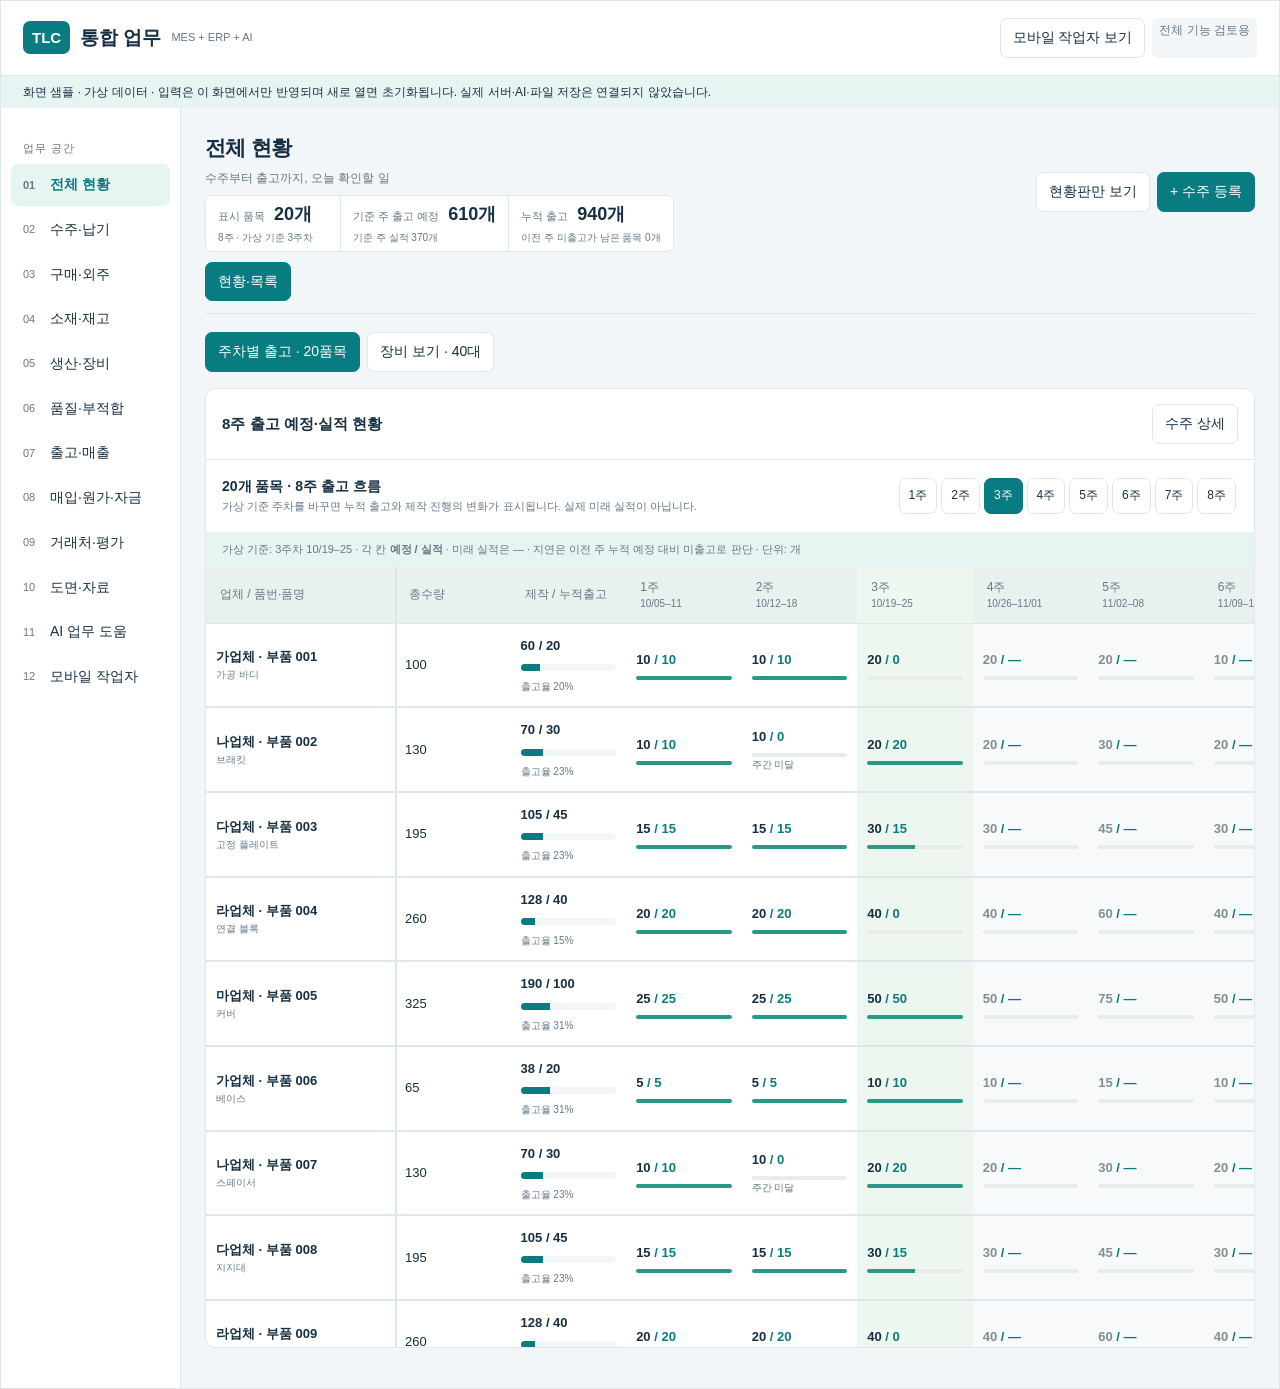
==== commit f582e1bf: "Compact shipment and machine summary metrics into left header" ====
--- a/demo.html
+++ b/demo.html
@@ -13,6 +13,19 @@
 
 /* Presentation desktop density: 40 machines in rows of 8. */
 @media(min-width:1200px){#tlc-dispatch-preview .machinegrid.expanded{grid-template-columns:repeat(8,minmax(0,1fr));gap:8px}#tlc-dispatch-preview .machinegrid.expanded .machine{padding:10px;min-width:0}#tlc-dispatch-preview .machinegrid.expanded .machinehead{display:block}#tlc-dispatch-preview .machinegrid.expanded .machinehead h3{font-size:12px;margin-bottom:6px}#tlc-dispatch-preview .machinegrid.expanded p{font-size:11px;overflow-wrap:anywhere;margin:9px 0}#tlc-dispatch-preview .machinegrid.expanded small{font-size:10px}#tlc-dispatch-preview .machinegrid.expanded .tag{font-size:10px;padding:2px 5px}#tlc-dispatch-preview .machinegrid.expanded .machineissue{padding:6px;min-height:67px;font-size:10px;overflow-wrap:anywhere}}
+
+/* Small left-aligned metrics preserve room for the working board. */
+#tlc-dispatch-preview .compact-summary{display:flex;flex-wrap:wrap;width:fit-content;max-width:100%;gap:0;margin:8px 0 0;background:var(--paper);border:1px solid var(--edge);border-radius:7px;overflow:hidden}
+#tlc-dispatch-preview .compact-summary .tile{flex:0 1 auto;min-width:135px;padding:6px 12px;border:0;border-right:1px solid var(--edge);border-radius:0;background:transparent}
+#tlc-dispatch-preview .compact-summary .tile:last-child{border-right:0}
+#tlc-dispatch-preview .compact-summary .tile strong{display:inline;font-size:18px;line-height:1.4;margin:0 0 0 9px}
+#tlc-dispatch-preview .compact-summary .tile small{font-size:11px;line-height:1.5}
+#tlc-dispatch-preview .compact-summary .tile small:last-child{display:block;font-size:10px;margin-top:2px}
+#tlc-dispatch-preview .compact-head .heading{align-items:center;margin-bottom:10px;gap:10px}
+#tlc-dispatch-preview .compact-head h2{font-size:21px}
+#tlc-dispatch-preview .compact-head .subtitle{font-size:12px;margin:2px 0}
+#tlc-dispatch-preview .machinefilters{padding:8px 0 12px;gap:5px}
+@media(max-width:540px){#tlc-dispatch-preview .compact-summary{width:100%}#tlc-dispatch-preview .compact-summary .tile{flex:1 1 130px;padding:6px 8px}#tlc-dispatch-preview .compact-summary .tile strong{font-size:17px}}
  </style>
  <header class="mast"><div class="logo"><b>TLC</b> 통합 업무<div><small style="font-size:11px;font-weight:400;display:block">MES + ERP + AI</small></div></div><div class="actions"><button data-go="mobile">모바일 작업자 보기</button><span class="tag gray">전체 기능 검토용</span></div></header>
  <div class="sample">화면 샘플 · 가상 데이터 · 입력은 이 화면에서만 반영되며 새로 열면 초기화됩니다. 실제 서버·AI·파일 저장은 연결되지 않았습니다.</div>
@@ -42,6 +55,7 @@
  const tabs=page==='mobile'||page==='ai'?[]:page==='home'?['현황']:['현황','입력','출력'];
  $('tlc-tabs').innerHTML=tabs.map(t=>`<button data-tab="${t}" class="${tab===t?'on':''}" aria-pressed="${tab===t}">${t==='현황'?'현황·목록':t==='입력'?'입력·처리':'출력·미리보기'}</button>`).join('');$('tlc-tabs').hidden=!tabs.length;
  $('tlc-content').innerHTML=page==='mobile'?mobile():page==='ai'?ai():tab==='입력'?entry():tab==='출력'?output():overview();
+ if(page==='home'&&tab==='현황'){const summary=$('tlc-content').querySelector('.compact-summary');if(summary){$('tlc-head').querySelector('.heading > div').appendChild(summary);$('tlc-head').classList.add('compact-head')}}else $('tlc-head').classList.remove('compact-head');
  }
 
  let dashboardView='ship',machineState='전체',sampleWeek=2;
@@ -51,9 +65,10 @@
  function shipmentInfo(o){let a=actualSeries(o),done=a.slice(0,sampleWeek+1).reduce((x,y)=>x+y,0),due=o.plan.slice(0,sampleWeek).reduce((x,y)=>x+y,0),late=Math.max(0,due-done);let status=done===o.total?'출고 완료':late>0?'납기 지연':o.id%5===4&&sampleWeek<5?'품질 보류':o.id%5===3&&sampleWeek<4?'외주 진행':'정상 진행';let made=sampleWeek===2&&o.id===1?st.good:Math.min(o.total,done+Math.round((o.total-done)*(sampleWeek+2)/10));return{a,done,late,status,made}}
  function weekControls(){return `<div class="weektools"><div><b>20개 품목 · 8주 출고 흐름</b><small>가상 기준 주차를 바꾸면 누적 출고와 제작 진행의 변화가 표시됩니다. 실제 미래 실적이 아닙니다.</small></div><div>${weekLabels.map((w,i)=>`<button data-week="${i}" class="${sampleWeek===i?'on':''}">${i+1}주</button>`).join('')}</div></div><div class="weeklegend">가상 기준: ${sampleWeek+1}주차 ${weekLabels[sampleWeek]} · 각 칸 <b>예정 / 실적</b> · 미래 실적은 — · 지연은 이전 주 누적 예정 대비 미출고로 판단 · 단위: 개</div>`}
  function weekly(){let snapshots=orderSamples.map(shipmentInfo),pt=weekLabels.map((_,w)=>orderSamples.reduce((n,o)=>n+o.plan[w],0)),at=weekLabels.map((_,w)=>snapshots.reduce((n,o)=>n+o.a[w],0));return weekControls()+`<div class="weeklyscroll"><table class="weeklytable"><thead><tr><th>업체 / 품번·품명</th><th>총수량</th><th>제작 / 누적출고</th>${weekLabels.map((w,i)=>`<th class="${i===sampleWeek?'currentweek':''}">${i+1}주<small>${w}</small></th>`).join('')}<th>진행 상태</th></tr></thead><tbody>${orderSamples.map((o,j)=>{let x=snapshots[j];return `<tr data-order-row="${o.id}"><td><b>${o.partner} · ${o.part}</b><small>${o.name}</small></td><td>${o.total}</td><td><b>${x.made} / ${x.done}</b><div class="bar"><i style="width:${x.done/o.total*100}%"></i></div><small>출고율 ${Math.round(x.done/o.total*100)}%</small></td>${o.plan.map((n,w)=>`<td class="${w===sampleWeek?'currentweek':''} ${w>sampleWeek?'futureweek':''}"><span class="weeknums">${n} <em>/ ${w<=sampleWeek?x.a[w]:'—'}</em></span><div class="minibar"><i style="width:${w<=sampleWeek&&n?Math.min(100,x.a[w]/n*100):0}%"></i></div>${w<sampleWeek&&x.a[w]<n?'<small>주간 미달</small>':''}</td>`).join('')}<td>${tag(x.status,x.late?'bad':x.status==='품질 보류'?'warn':'')}<small>${x.late?'이전 주 미출고 '+x.late+'개':x.status==='출고 완료'?'전체 납품 완료':'잔량 '+(o.total-x.done)+'개'}</small></td></tr>`}).join('')}</tbody><tfoot><tr><th>20품목 합계</th><th>${orderSamples.reduce((n,o)=>n+o.total,0)}</th><th>${snapshots.reduce((n,o)=>n+o.made,0)} / ${snapshots.reduce((n,o)=>n+o.done,0)}</th>${pt.map((n,w)=>`<th>${n} / ${w<=sampleWeek?at[w]:'—'}</th>`).join('')}<th>가상 시나리오</th></tr></tfoot></table></div>`}
- function shipmentSummary(){let xs=orderSamples.map(shipmentInfo);return tiles([['표시 품목','20개',`8주 · 가상 기준 ${sampleWeek+1}주차`],['기준 주 출고 예정',orderSamples.reduce((n,o)=>n+o.plan[sampleWeek],0)+'개',`기준 주 실적 ${xs.reduce((n,x)=>n+x.a[sampleWeek],0)}개`],['누적 출고',xs.reduce((n,x)=>n+x.done,0)+'개',`이전 주 미출고가 남은 품목 ${xs.filter(x=>x.late>0).length}개`]])}
+ function compactTiles(data){return tiles(data).replace('class="tiles"','class="tiles compact-summary"')}
+ function shipmentSummary(){let xs=orderSamples.map(shipmentInfo);return compactTiles([['표시 품목','20개',`8주 · 가상 기준 ${sampleWeek+1}주차`],['기준 주 출고 예정',orderSamples.reduce((n,o)=>n+o.plan[sampleWeek],0)+'개',`기준 주 실적 ${xs.reduce((n,x)=>n+x.a[sampleWeek],0)}개`],['누적 출고',xs.reduce((n,x)=>n+x.done,0)+'개',`이전 주 미출고가 남은 품목 ${xs.filter(x=>x.late>0).length}개`]])}
  function machineSamples(){const statuses=['작업 대기','수리 중','가공 중','무인 가동','셋업 중','가공 중','품질 보류','가공 중','비가동','가공 중','가공 중','셋업 중','무인 가동','수리 중','가공 중','작업 대기','가공 중','비가동','가공 중','무인 가동'];const workers=['김작업','박작업','이작업','최작업','정작업','한작업','윤작업','서작업'];return Array.from({length:40},(_,i)=>{let o=orderSamples[i%20],state=statuses[i%20],person=workers[i%8],machinePlant=i<20?'1공장':'2공장',num=String(i%20+1).padStart(2,'0');if(i===0){state=st.paused?'중단':st.running?'가공 중':'작업 대기';if(instruction)person=instruction.worker}let q=i===0?st.good:Math.floor(o.total*(.25+(i%6)*.1)),bad=i===0?st.bad:i%7===0?2:0;return{plant:machinePlant,num,state,person,o,qty:q,bad,process:['1차 가공','2차 가공','정삭','홀 가공'][i%4],issue:state==='수리 중'?(i===1?'스핀들 점검 · 담당 이설비 · 10/21 복구 예정':'냉각장치 점검 · 담당 박설비 · 10/22 복구 예정'):state==='품질 보류'?'초품 치수 재확인 · 품질 승인 대기':state==='비가동'?'배정 작업 없음 · 다음 계획 대기':state==='셋업 중'?'공구·치구 준비 및 초품 확인':state==='작업 대기'?'작업지시 확인 또는 소재 투입 대기':state==='무인 가동'?'무인 가공 계획 · 실제 상태는 현장 확인':'작업지시 기준 생산 진행'};})}
- function machineBoard(){let all=machineSamples(),ms=all.filter(x=>(plant==='전체'||x.plant===plant)&&(machineState==='전체'||x.state===machineState));let count=t=>all.filter(x=>t.includes(x.state)).length;return tiles([['등록 장비','40대','1공장 20대 · 2공장 20대'],['가동',count(['가공 중','무인 가동'])+'대',`무인 가동 ${count(['무인 가동'])}대 포함`],['수리·보류·비가동',count(['수리 중','품질 보류','비가동','중단'])+'대','대기·셋업은 별도 상태']])+`<div class="machinefilters"><div>${['전체','1공장','2공장'].map(x=>`<button data-plant="${x}" class="${plant===x?'on':''}">${x}</button>`).join('')}</div><div>${['전체','가공 중','무인 가동','셋업 중','작업 대기','수리 중','품질 보류','비가동','중단'].map(x=>`<button data-machine-state="${x}" class="${machineState===x?'on':''}">${x}</button>`).join('')}</div><small>표시 ${ms.length} / 40대 · 가상 상태 기준 2026.10.19 09:00 · 작업 001은 직접 입력에 반영</small></div><div class="machinegrid expanded">${ms.map(x=>{let inactive=['수리 중','비가동'].includes(x.state),c=['수리 중','품질 보류','중단'].includes(x.state)?'bad':x.state==='셋업 중'||x.state==='작업 대기'?'warn':x.state==='비가동'?'gray':'';return `<div class="machine" data-machine-id="${x.plant}-${x.num}"><div class="machinehead"><h3>${x.plant} ${x.num}호기</h3>${tag(x.state,c)}</div><small>${x.num%2?'MCT':'CNC'} · ${x.process}</small><p><b>${inactive?'현재 가공품 없음':x.o.part+' · '+x.o.name}</b><small style="display:block">${inactive?'배정 해제 / 복구 후 계획 확인':x.o.partner+' · 작업 '+String(x.o.id).padStart(3,'0')}</small></p><p>${inactive?'관리 담당':'운용 작업자'} <b>${inactive?'이설비':x.person}</b></p>${inactive?'':`<div class="bar"><i style="width:${x.qty/x.o.total*100}%"></i></div><small>양품 ${x.qty} / 계획 ${x.o.total}개 · 불량 ${x.bad}개</small>`}<div class="machineissue">${x.issue}</div><small>가상 예시 · ${x.plant==='1공장'&&x.num==='01'?'입력 연동':'09:00 기록'}</small></div>`}).join('')}</div>${!ms.length?'<div class="notice">선택한 조건의 장비가 없습니다.</div>':''}<div class="notice">입력 기반 장비 현황 샘플입니다. 미갱신과 비가동을 구분하며, 실제 장비 신호는 연결하지 않았습니다.</div>`}
+ function machineBoard(){let all=machineSamples(),ms=all.filter(x=>(plant==='전체'||x.plant===plant)&&(machineState==='전체'||x.state===machineState));let count=t=>all.filter(x=>t.includes(x.state)).length;return compactTiles([['등록 장비','40대','1공장 20대 · 2공장 20대'],['가동',count(['가공 중','무인 가동'])+'대',`무인 가동 ${count(['무인 가동'])}대 포함`],['수리·보류·비가동',count(['수리 중','품질 보류','비가동','중단'])+'대','대기·셋업은 별도 상태']])+`<div class="machinefilters"><div>${['전체','1공장','2공장'].map(x=>`<button data-plant="${x}" class="${plant===x?'on':''}">${x}</button>`).join('')}</div><div>${['전체','가공 중','무인 가동','셋업 중','작업 대기','수리 중','품질 보류','비가동','중단'].map(x=>`<button data-machine-state="${x}" class="${machineState===x?'on':''}">${x}</button>`).join('')}</div><small>표시 ${ms.length} / 40대 · 가상 상태 기준 2026.10.19 09:00 · 작업 001은 직접 입력에 반영</small></div><div class="machinegrid expanded">${ms.map(x=>{let inactive=['수리 중','비가동'].includes(x.state),c=['수리 중','품질 보류','중단'].includes(x.state)?'bad':x.state==='셋업 중'||x.state==='작업 대기'?'warn':x.state==='비가동'?'gray':'';return `<div class="machine" data-machine-id="${x.plant}-${x.num}"><div class="machinehead"><h3>${x.plant} ${x.num}호기</h3>${tag(x.state,c)}</div><small>${x.num%2?'MCT':'CNC'} · ${x.process}</small><p><b>${inactive?'현재 가공품 없음':x.o.part+' · '+x.o.name}</b><small style="display:block">${inactive?'배정 해제 / 복구 후 계획 확인':x.o.partner+' · 작업 '+String(x.o.id).padStart(3,'0')}</small></p><p>${inactive?'관리 담당':'운용 작업자'} <b>${inactive?'이설비':x.person}</b></p>${inactive?'':`<div class="bar"><i style="width:${x.qty/x.o.total*100}%"></i></div><small>양품 ${x.qty} / 계획 ${x.o.total}개 · 불량 ${x.bad}개</small>`}<div class="machineissue">${x.issue}</div><small>가상 예시 · ${x.plant==='1공장'&&x.num==='01'?'입력 연동':'09:00 기록'}</small></div>`}).join('')}</div>${!ms.length?'<div class="notice">선택한 조건의 장비가 없습니다.</div>':''}<div class="notice">입력 기반 장비 현황 샘플입니다. 미갱신과 비가동을 구분하며, 실제 장비 신호는 연결하지 않았습니다.</div>`}
  function overview(){
  if(page==='home')return `<div class="actions" style="margin-bottom:16px"><button data-dashboard="ship" class="${dashboardView==='ship'?'on':''}">주차별 출고 · 20품목</button><button data-dashboard="machines" class="${dashboardView==='machines'?'on':''}">장비 보기 · 40대</button></div>`+(dashboardView==='machines'?machineBoard():shipmentSummary()+panel('8주 출고 예정·실적 현황',weekly(),'<button data-go="orders">수주 상세</button>'));
  if(page==='orders')return panel('주차별 출고 예정·실적',weekly())+panel('주문 001 · 가업체 · 부품 001',`<div class="stepflow">${['수주 확정','자재 준비','가공 중','외주 예정','검사·출고'].map((x,i)=>`<span class="${i<3?'active':''}">${i+1} ${x}</span>`).join('')}</div><div class="scroll"><div class="gantt"><b>계획 일정</b><small>10/12–18</small><small>10/19–25</small><small>10/26–11/1</small><small>11/2–8</small><span>자재 준비</span><div class="gbar">입고·검사</div><div></div><div></div><div></div><span>가공·외주</span><div></div><div class="gbar" style="grid-column:span 2">현재 가공 → 외주 후처리</div><div></div><span>검사·출고</span><div></div><div class="gbar">부분 출고</div><div class="gbar">잔량 출고</div><div></div></div></div><div class="pad"><small>계획 예시 · 현재 주 미출고만으로 지연 판정하지 않습니다.</small></div>`);
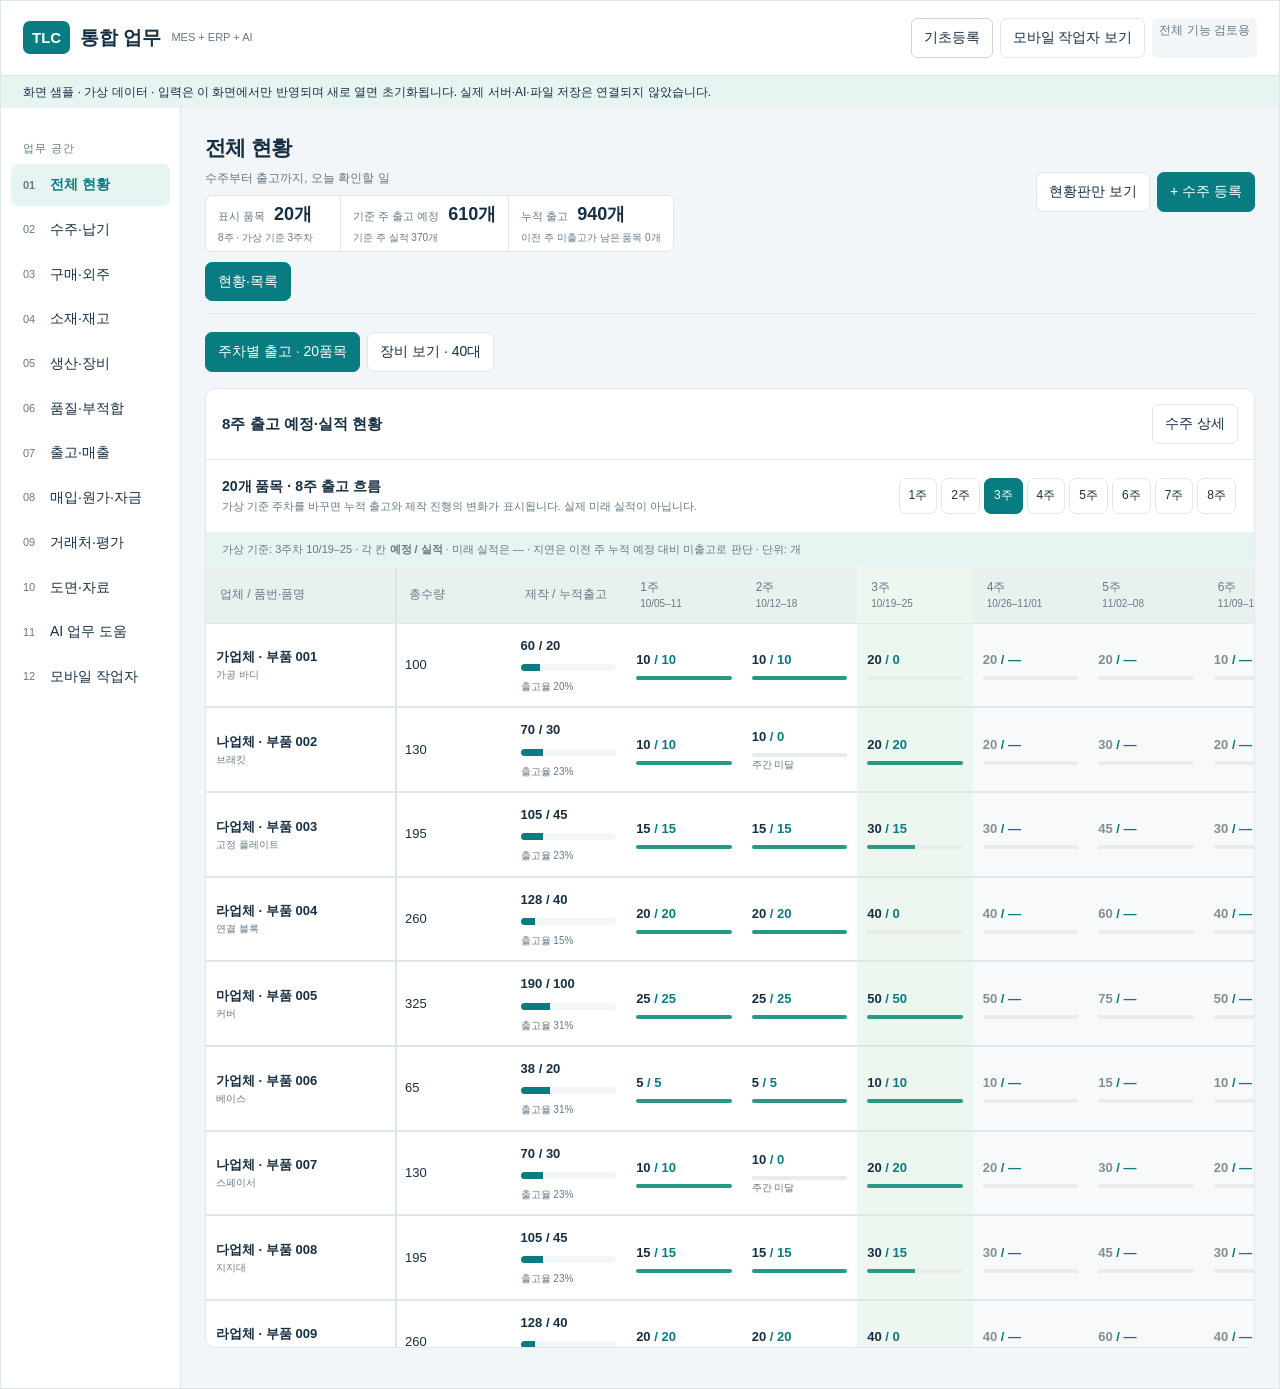
==== commit c45033a2: "Link master registration from demo header" ====
--- a/demo.html
+++ b/demo.html
@@ -26,8 +26,23 @@
 #tlc-dispatch-preview .compact-head .subtitle{font-size:12px;margin:2px 0}
 #tlc-dispatch-preview .machinefilters{padding:8px 0 12px;gap:5px}
 @media(max-width:540px){#tlc-dispatch-preview .compact-summary{width:100%}#tlc-dispatch-preview .compact-summary .tile{flex:1 1 130px;padding:6px 8px}#tlc-dispatch-preview .compact-summary .tile strong{font-size:17px}}
+
+/* High-contrast machine status palette; labels remain visible. */
+#tlc-dispatch-preview .machine[data-state="가공 중"],#tlc-dispatch-preview button[data-machine-state="가공 중"]{--state-color:#08733f;--state-tint:#edf8f1}
+#tlc-dispatch-preview .machine[data-state="작업 대기"],#tlc-dispatch-preview button[data-machine-state="작업 대기"]{--state-color:#995500;--state-tint:#fff6df}
+#tlc-dispatch-preview .machine[data-state="무인 가동"],#tlc-dispatch-preview button[data-machine-state="무인 가동"]{--state-color:#184fbe;--state-tint:#edf3ff}
+#tlc-dispatch-preview .machine[data-state="수리 중"],#tlc-dispatch-preview button[data-machine-state="수리 중"]{--state-color:#bb202b;--state-tint:#fff0f1}
+#tlc-dispatch-preview .machine[data-state="셋업 중"],#tlc-dispatch-preview button[data-machine-state="셋업 중"]{--state-color:#7041a4;--state-tint:#f6f0fc}
+#tlc-dispatch-preview .machine[data-state="품질 보류"],#tlc-dispatch-preview button[data-machine-state="품질 보류"]{--state-color:#a91b70;--state-tint:#fff0f8}
+#tlc-dispatch-preview .machine[data-state="비가동"],#tlc-dispatch-preview button[data-machine-state="비가동"]{--state-color:#4b5563;--state-tint:#f1f3f5}
+#tlc-dispatch-preview .machine[data-state="중단"],#tlc-dispatch-preview button[data-machine-state="중단"]{--state-color:#ae4012;--state-tint:#fff2eb}
+#tlc-dispatch-preview .machine[data-state]{border:1px solid var(--edge);background:var(--paper)}
+#tlc-dispatch-preview .machine[data-state] .machinehead .tag{background:var(--state-color);color:#fff;font-weight:800;padding:4px 8px;border-radius:4px;letter-spacing:.2px}
+#tlc-dispatch-preview .machine[data-state] .bar i{background:#81949d}
+#tlc-dispatch-preview .machinefilters button[data-machine-state]:not([data-machine-state="전체"]){border:1px solid var(--edge);background:var(--paper);color:var(--sub);font-weight:500}
+#tlc-dispatch-preview .machinefilters button[data-machine-state].on:not([data-machine-state="전체"]){background:#243e4e;color:#fff;border-color:#243e4e;box-shadow:none}
  </style>
- <header class="mast"><div class="logo"><b>TLC</b> 통합 업무<div><small style="font-size:11px;font-weight:400;display:block">MES + ERP + AI</small></div></div><div class="actions"><button data-go="mobile">모바일 작업자 보기</button><span class="tag gray">전체 기능 검토용</span></div></header>
+ <header class="mast"><div class="logo"><b>TLC</b> 통합 업무<div><small style="font-size:11px;font-weight:400;display:block">MES + ERP + AI</small></div></div><div class="actions"><a href="master.html" style="padding:8px 12px;border:1px solid #cbd5df;border-radius:6px;color:inherit;text-decoration:none">기초등록</a><button data-go="mobile">모바일 작업자 보기</button><span class="tag gray">전체 기능 검토용</span></div></header>
  <div class="sample">화면 샘플 · 가상 데이터 · 입력은 이 화면에서만 반영되며 새로 열면 초기화됩니다. 실제 서버·AI·파일 저장은 연결되지 않았습니다.</div>
  <div class="shell" id="tlc-shell"><aside id="tlc-nav" aria-label="업무 메뉴"></aside><main><div id="tlc-head"></div><div id="tlc-tabs" class="tabs"></div><div id="tlc-content"></div></main></div>
  <div id="tlc-toast" role="status" aria-live="polite"></div>
@@ -68,7 +83,7 @@
  function compactTiles(data){return tiles(data).replace('class="tiles"','class="tiles compact-summary"')}
  function shipmentSummary(){let xs=orderSamples.map(shipmentInfo);return compactTiles([['표시 품목','20개',`8주 · 가상 기준 ${sampleWeek+1}주차`],['기준 주 출고 예정',orderSamples.reduce((n,o)=>n+o.plan[sampleWeek],0)+'개',`기준 주 실적 ${xs.reduce((n,x)=>n+x.a[sampleWeek],0)}개`],['누적 출고',xs.reduce((n,x)=>n+x.done,0)+'개',`이전 주 미출고가 남은 품목 ${xs.filter(x=>x.late>0).length}개`]])}
  function machineSamples(){const statuses=['작업 대기','수리 중','가공 중','무인 가동','셋업 중','가공 중','품질 보류','가공 중','비가동','가공 중','가공 중','셋업 중','무인 가동','수리 중','가공 중','작업 대기','가공 중','비가동','가공 중','무인 가동'];const workers=['김작업','박작업','이작업','최작업','정작업','한작업','윤작업','서작업'];return Array.from({length:40},(_,i)=>{let o=orderSamples[i%20],state=statuses[i%20],person=workers[i%8],machinePlant=i<20?'1공장':'2공장',num=String(i%20+1).padStart(2,'0');if(i===0){state=st.paused?'중단':st.running?'가공 중':'작업 대기';if(instruction)person=instruction.worker}let q=i===0?st.good:Math.floor(o.total*(.25+(i%6)*.1)),bad=i===0?st.bad:i%7===0?2:0;return{plant:machinePlant,num,state,person,o,qty:q,bad,process:['1차 가공','2차 가공','정삭','홀 가공'][i%4],issue:state==='수리 중'?(i===1?'스핀들 점검 · 담당 이설비 · 10/21 복구 예정':'냉각장치 점검 · 담당 박설비 · 10/22 복구 예정'):state==='품질 보류'?'초품 치수 재확인 · 품질 승인 대기':state==='비가동'?'배정 작업 없음 · 다음 계획 대기':state==='셋업 중'?'공구·치구 준비 및 초품 확인':state==='작업 대기'?'작업지시 확인 또는 소재 투입 대기':state==='무인 가동'?'무인 가공 계획 · 실제 상태는 현장 확인':'작업지시 기준 생산 진행'};})}
- function machineBoard(){let all=machineSamples(),ms=all.filter(x=>(plant==='전체'||x.plant===plant)&&(machineState==='전체'||x.state===machineState));let count=t=>all.filter(x=>t.includes(x.state)).length;return compactTiles([['등록 장비','40대','1공장 20대 · 2공장 20대'],['가동',count(['가공 중','무인 가동'])+'대',`무인 가동 ${count(['무인 가동'])}대 포함`],['수리·보류·비가동',count(['수리 중','품질 보류','비가동','중단'])+'대','대기·셋업은 별도 상태']])+`<div class="machinefilters"><div>${['전체','1공장','2공장'].map(x=>`<button data-plant="${x}" class="${plant===x?'on':''}">${x}</button>`).join('')}</div><div>${['전체','가공 중','무인 가동','셋업 중','작업 대기','수리 중','품질 보류','비가동','중단'].map(x=>`<button data-machine-state="${x}" class="${machineState===x?'on':''}">${x}</button>`).join('')}</div><small>표시 ${ms.length} / 40대 · 가상 상태 기준 2026.10.19 09:00 · 작업 001은 직접 입력에 반영</small></div><div class="machinegrid expanded">${ms.map(x=>{let inactive=['수리 중','비가동'].includes(x.state),c=['수리 중','품질 보류','중단'].includes(x.state)?'bad':x.state==='셋업 중'||x.state==='작업 대기'?'warn':x.state==='비가동'?'gray':'';return `<div class="machine" data-machine-id="${x.plant}-${x.num}"><div class="machinehead"><h3>${x.plant} ${x.num}호기</h3>${tag(x.state,c)}</div><small>${x.num%2?'MCT':'CNC'} · ${x.process}</small><p><b>${inactive?'현재 가공품 없음':x.o.part+' · '+x.o.name}</b><small style="display:block">${inactive?'배정 해제 / 복구 후 계획 확인':x.o.partner+' · 작업 '+String(x.o.id).padStart(3,'0')}</small></p><p>${inactive?'관리 담당':'운용 작업자'} <b>${inactive?'이설비':x.person}</b></p>${inactive?'':`<div class="bar"><i style="width:${x.qty/x.o.total*100}%"></i></div><small>양품 ${x.qty} / 계획 ${x.o.total}개 · 불량 ${x.bad}개</small>`}<div class="machineissue">${x.issue}</div><small>가상 예시 · ${x.plant==='1공장'&&x.num==='01'?'입력 연동':'09:00 기록'}</small></div>`}).join('')}</div>${!ms.length?'<div class="notice">선택한 조건의 장비가 없습니다.</div>':''}<div class="notice">입력 기반 장비 현황 샘플입니다. 미갱신과 비가동을 구분하며, 실제 장비 신호는 연결하지 않았습니다.</div>`}
+ function machineBoard(){let all=machineSamples(),ms=all.filter(x=>(plant==='전체'||x.plant===plant)&&(machineState==='전체'||x.state===machineState));let count=t=>all.filter(x=>t.includes(x.state)).length;return compactTiles([['등록 장비','40대','1공장 20대 · 2공장 20대'],['가동',count(['가공 중','무인 가동'])+'대',`무인 가동 ${count(['무인 가동'])}대 포함`],['수리·보류·비가동',count(['수리 중','품질 보류','비가동','중단'])+'대','대기·셋업은 별도 상태']])+`<div class="machinefilters"><div>${['전체','1공장','2공장'].map(x=>`<button data-plant="${x}" class="${plant===x?'on':''}">${x}</button>`).join('')}</div><div>${['전체','가공 중','무인 가동','셋업 중','작업 대기','수리 중','품질 보류','비가동','중단'].map(x=>`<button data-machine-state="${x}" class="${machineState===x?'on':''}">${x}</button>`).join('')}</div><small>표시 ${ms.length} / 40대 · 가상 상태 기준 2026.10.19 09:00 · 작업 001은 직접 입력에 반영</small></div><div class="machinegrid expanded">${ms.map(x=>{let inactive=['수리 중','비가동'].includes(x.state),c=['수리 중','품질 보류','중단'].includes(x.state)?'bad':x.state==='셋업 중'||x.state==='작업 대기'?'warn':x.state==='비가동'?'gray':'';return `<div class="machine" data-state="${x.state}" data-machine-id="${x.plant}-${x.num}"><div class="machinehead"><h3>${x.plant} ${x.num}호기</h3>${tag(x.state,c)}</div><small>${x.num%2?'MCT':'CNC'} · ${x.process}</small><p><b>${inactive?'현재 가공품 없음':x.o.part+' · '+x.o.name}</b><small style="display:block">${inactive?'배정 해제 / 복구 후 계획 확인':x.o.partner+' · 작업 '+String(x.o.id).padStart(3,'0')}</small></p><p>${inactive?'관리 담당':'운용 작업자'} <b>${inactive?'이설비':x.person}</b></p>${inactive?'':`<div class="bar"><i style="width:${x.qty/x.o.total*100}%"></i></div><small>양품 ${x.qty} / 계획 ${x.o.total}개 · 불량 ${x.bad}개</small>`}<div class="machineissue">${x.issue}</div><small>가상 예시 · ${x.plant==='1공장'&&x.num==='01'?'입력 연동':'09:00 기록'}</small></div>`}).join('')}</div>${!ms.length?'<div class="notice">선택한 조건의 장비가 없습니다.</div>':''}<div class="notice">입력 기반 장비 현황 샘플입니다. 미갱신과 비가동을 구분하며, 실제 장비 신호는 연결하지 않았습니다.</div>`}
  function overview(){
  if(page==='home')return `<div class="actions" style="margin-bottom:16px"><button data-dashboard="ship" class="${dashboardView==='ship'?'on':''}">주차별 출고 · 20품목</button><button data-dashboard="machines" class="${dashboardView==='machines'?'on':''}">장비 보기 · 40대</button></div>`+(dashboardView==='machines'?machineBoard():shipmentSummary()+panel('8주 출고 예정·실적 현황',weekly(),'<button data-go="orders">수주 상세</button>'));
  if(page==='orders')return panel('주차별 출고 예정·실적',weekly())+panel('주문 001 · 가업체 · 부품 001',`<div class="stepflow">${['수주 확정','자재 준비','가공 중','외주 예정','검사·출고'].map((x,i)=>`<span class="${i<3?'active':''}">${i+1} ${x}</span>`).join('')}</div><div class="scroll"><div class="gantt"><b>계획 일정</b><small>10/12–18</small><small>10/19–25</small><small>10/26–11/1</small><small>11/2–8</small><span>자재 준비</span><div class="gbar">입고·검사</div><div></div><div></div><div></div><span>가공·외주</span><div></div><div class="gbar" style="grid-column:span 2">현재 가공 → 외주 후처리</div><div></div><span>검사·출고</span><div></div><div class="gbar">부분 출고</div><div class="gbar">잔량 출고</div><div></div></div></div><div class="pad"><small>계획 예시 · 현재 주 미출고만으로 지연 판정하지 않습니다.</small></div>`);
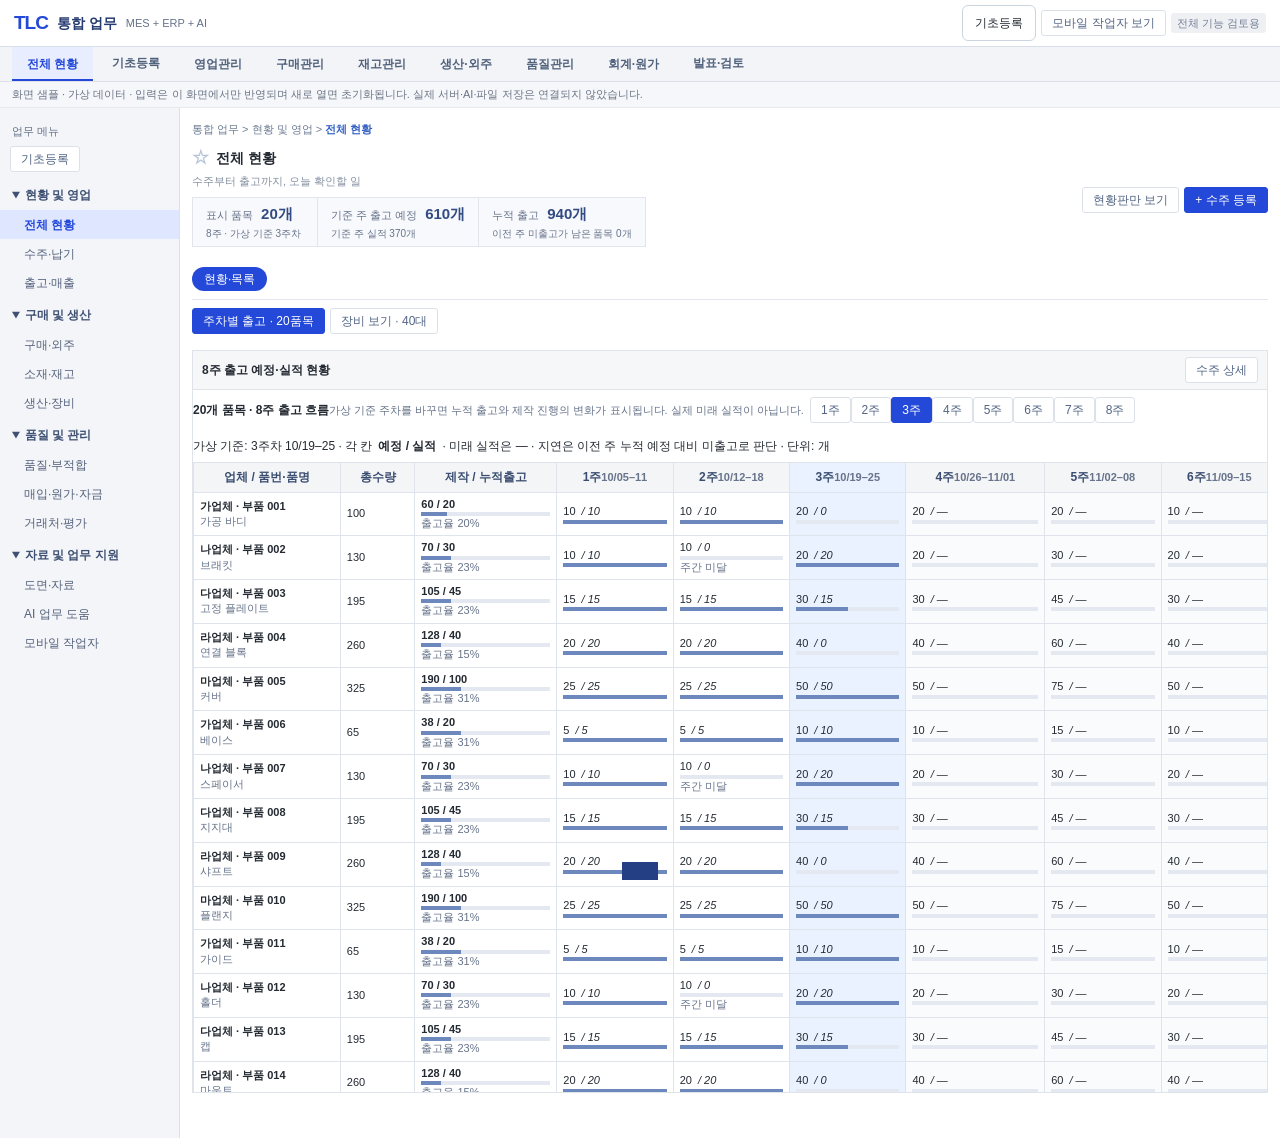
==== commit 7b55a602: "Replace entire UI with compact ERP layout and unified table, form, menu typography" ====
--- a/demo.html
+++ b/demo.html
@@ -1,48 +1,6 @@
-<!doctype html><html lang="ko"><meta charset="utf-8"><meta name="viewport" content="width=device-width,initial-scale=1"><title>TLC 업무 화면 체험</title><style>body{margin:0;background:#f3f6f9;color-scheme:light}#tlc-dispatch-preview{color-scheme:light!important;border-radius:0!important;min-height:100vh}</style><style>
-#tlc-dispatch-preview .wk-paper{background:#fff;color:#172f43;max-width:900px;margin:22px auto;padding:32px;border:1px solid #dfe7ed;box-shadow:0 8px 32px #23384912}#tlc-dispatch-preview .wk-paper h2{text-align:center;margin:20px 0 26px;font-size:27px;letter-spacing:3px}#tlc-dispatch-preview .wk-doc-brand{display:flex;justify-content:space-between;border-bottom:3px solid #087c80;padding-bottom:12px;font-size:12px}#tlc-dispatch-preview .wk-meta{display:grid;grid-template-columns:1fr 1fr;gap:10px;padding:15px;background:#f3f6f9;margin-bottom:15px;font-size:12px}#tlc-dispatch-preview .wk-paper td{padding:7px 12px;white-space:normal;overflow-wrap:anywhere;font-size:12px}#tlc-dispatch-preview .wk-paper td:first-child{width:25%;color:#657887}#tlc-dispatch-preview .wk-total{display:flex;justify-content:flex-end;gap:20px;flex-wrap:wrap;background:#e7f5f2;padding:16px;margin-top:20px}#tlc-dispatch-preview .wk-foot{font-size:12px;margin-top:20px;overflow-wrap:anywhere}#tlc-dispatch-preview .wk-paper footer{font-size:10px;border-top:1px solid #ddd;padding-top:12px;margin-top:24px;color:#657887}#tlc-dispatch-preview .wk-register{max-width:1100px}#tlc-dispatch-preview .wk-register td:first-child{width:auto}
-@page{size:A4;margin:12mm}
-@media print{body,#tlc-dispatch-preview{background:white!important;border:0!important}#tlc-dispatch-preview .mast,#tlc-dispatch-preview .sample,#tlc-dispatch-preview aside,#tlc-head,#tlc-tabs,#tlc-toast,.wk-noprint{display:none!important}#tlc-dispatch-preview .shell{display:block!important}#tlc-dispatch-preview main{padding:0!important}#tlc-dispatch-preview .wk-paper{box-shadow:none;border:0;max-width:none;margin:0;padding:0}#tlc-dispatch-preview .scroll{overflow:visible}#tlc-dispatch-preview tr{break-inside:avoid}#tlc-dispatch-preview thead{display:table-header-group}#tlc-dispatch-preview .wk-register td,#tlc-dispatch-preview .wk-register th{padding:6px 4px;font-size:9px;white-space:normal}#tlc-dispatch-preview .wk-paper h2{margin:8px 0 14px}#tlc-dispatch-preview .wk-paper td{padding:5px 8px;font-size:10px}#tlc-dispatch-preview .wk-paper .panel{border:0}}
-</style><div id="tlc-dispatch-preview">
- <style>
- #tlc-dispatch-preview{--paper:light-dark(#fff,#172431);--base:light-dark(#f3f6f9,#101a24);--ink:light-dark(#172f43,#e6eef4);--sub:light-dark(#657887,#a8bac7);--edge:light-dark(#dfe7ed,#354656);--brand:light-dark(#087c80,#55d0c2);--soft:light-dark(#e7f5f2,#203e40);--warn:light-dark(#a9620a,#ffc475);--bad:light-dark(#bb4040,#ffaaaa);color:var(--ink);background:var(--base);font:14px/1.55 'Noto Sans KR','Malgun Gothic',sans-serif;border:1px solid var(--edge);border-radius:14px;overflow:hidden;color-scheme:light dark}
- #tlc-dispatch-preview *{box-sizing:border-box}#tlc-dispatch-preview button,#tlc-dispatch-preview input,#tlc-dispatch-preview select,#tlc-dispatch-preview textarea{font:inherit;color:inherit}#tlc-dispatch-preview button{cursor:pointer;border:1px solid var(--edge);background:var(--paper);border-radius:7px;padding:8px 12px;min-height:36px}#tlc-dispatch-preview button:hover{background:var(--soft)}#tlc-dispatch-preview button.on,#tlc-dispatch-preview .primary{background:var(--brand);color:light-dark(#fff,#10232b);border-color:var(--brand)}#tlc-dispatch-preview button:disabled{opacity:.5;cursor:default}#tlc-dispatch-preview input,#tlc-dispatch-preview select,#tlc-dispatch-preview textarea{width:100%;background:var(--paper);border:1px solid var(--edge);border-radius:7px;padding:9px 10px;min-height:40px}#tlc-dispatch-preview input[type=number]{font-variant-numeric:tabular-nums}#tlc-dispatch-preview .mast{display:flex;justify-content:space-between;align-items:center;gap:12px;flex-wrap:wrap;padding:17px 22px;background:var(--paper);border-bottom:1px solid var(--edge)}#tlc-dispatch-preview .logo{display:flex;gap:10px;align-items:center;font-size:19px;font-weight:700}#tlc-dispatch-preview .logo b{background:var(--brand);color:light-dark(#fff,#10232b);padding:5px 9px;border-radius:7px;font-size:15px}#tlc-dispatch-preview small,#tlc-dispatch-preview .muted{color:var(--sub)}#tlc-dispatch-preview .sample{padding:7px 22px;background:var(--soft);color:var(--ink);font-size:12px}#tlc-dispatch-preview .shell{display:grid;grid-template-columns:180px minmax(0,1fr)}#tlc-dispatch-preview aside{padding:18px 10px;background:var(--paper);border-right:1px solid var(--edge)}#tlc-dispatch-preview aside small{display:block;margin:14px 12px 7px;font-size:11px;letter-spacing:1px}#tlc-dispatch-preview aside button{display:flex;gap:10px;align-items:center;width:100%;text-align:left;border:0;margin:3px 0;background:transparent;padding:10px 12px}#tlc-dispatch-preview aside button.on{background:var(--soft);color:var(--brand);font-weight:700}#tlc-dispatch-preview .navnum{font-size:11px;color:var(--sub);width:17px}#tlc-dispatch-preview main{min-width:0;padding:24px}#tlc-dispatch-preview h2{font-size:24px;margin:0 0 4px;letter-spacing:-.6px}#tlc-dispatch-preview h3{font-size:15px;margin:0}#tlc-dispatch-preview p{margin:6px 0}#tlc-dispatch-preview .heading{display:flex;align-items:center;justify-content:space-between;gap:12px;flex-wrap:wrap;margin-bottom:18px}#tlc-dispatch-preview .actions{display:flex;gap:7px;flex-wrap:wrap}#tlc-dispatch-preview .tabs{display:flex;gap:6px;border-bottom:1px solid var(--edge);padding-bottom:12px;margin-bottom:18px;flex-wrap:wrap}#tlc-dispatch-preview .tiles{display:grid;grid-template-columns:repeat(3,minmax(0,1fr));gap:12px;margin-bottom:18px}#tlc-dispatch-preview .tile{background:var(--paper);border:1px solid var(--edge);border-radius:10px;padding:16px}#tlc-dispatch-preview .tile strong{display:block;font-size:25px;margin:6px 0;font-variant-numeric:tabular-nums}#tlc-dispatch-preview .panel{background:var(--paper);border:1px solid var(--edge);border-radius:10px;margin-bottom:16px;overflow:hidden}#tlc-dispatch-preview .panelhead{padding:15px 16px;border-bottom:1px solid var(--edge);display:flex;justify-content:space-between;align-items:center;gap:8px;flex-wrap:wrap}#tlc-dispatch-preview .pad{padding:16px}#tlc-dispatch-preview .scroll{overflow-x:auto}#tlc-dispatch-preview table{width:100%;border-collapse:collapse;white-space:nowrap;text-align:left}#tlc-dispatch-preview th{background:var(--base);color:var(--sub);font-size:12px;font-weight:500;padding:11px 14px}#tlc-dispatch-preview td{padding:14px;border-top:1px solid var(--edge);font-size:13px}#tlc-dispatch-preview td small{display:block}#tlc-dispatch-preview .tag{display:inline-block;font-size:12px;border-radius:5px;padding:3px 7px;background:var(--soft);color:var(--brand);white-space:nowrap}#tlc-dispatch-preview .tag.warn{background:light-dark(#fff3df,#423626);color:var(--warn)}#tlc-dispatch-preview .tag.bad{background:light-dark(#fdebec,#452d34);color:var(--bad)}#tlc-dispatch-preview .tag.gray{background:var(--base);color:var(--sub)}#tlc-dispatch-preview .split{display:grid;grid-template-columns:1.2fr 1fr;gap:16px}#tlc-dispatch-preview .stepflow{display:flex;gap:6px;flex-wrap:wrap;padding:16px}#tlc-dispatch-preview .stepflow span{padding:8px 12px;background:var(--base);border-radius:5px;color:var(--sub)}#tlc-dispatch-preview .stepflow .active{background:var(--soft);color:var(--brand)}#tlc-dispatch-preview .lineitem{padding:12px 0;border-bottom:1px solid var(--edge);display:flex;gap:10px;align-items:center;justify-content:space-between}#tlc-dispatch-preview .lineitem:last-child{border:0}#tlc-dispatch-preview .bar{background:var(--base);height:7px;border-radius:8px;overflow:hidden;margin:8px 0}#tlc-dispatch-preview .bar i{display:block;background:var(--brand);height:100%}#tlc-dispatch-preview .gantt{display:grid;grid-template-columns:110px repeat(4,minmax(70px,1fr));gap:8px;align-items:center;min-width:450px;padding:16px}#tlc-dispatch-preview .gantt .gbar{background:var(--soft);border-radius:5px;padding:6px;color:var(--brand);text-align:center;font-size:12px}#tlc-dispatch-preview .gantt small{text-align:center}#tlc-dispatch-preview .formgrid{display:grid;grid-template-columns:repeat(2,minmax(0,1fr));gap:15px}#tlc-dispatch-preview label{display:block;font-size:13px}#tlc-dispatch-preview label input,#tlc-dispatch-preview label select,#tlc-dispatch-preview label textarea{margin-top:5px}#tlc-dispatch-preview .full{grid-column:1/-1}#tlc-dispatch-preview .formfoot{margin-top:18px;display:flex;justify-content:space-between;align-items:center;gap:12px;flex-wrap:wrap}#tlc-dispatch-preview .machinegrid{display:grid;grid-template-columns:repeat(2,minmax(0,1fr));gap:12px}#tlc-dispatch-preview .machine{padding:16px;border:1px solid var(--edge);border-radius:9px;background:var(--paper)}#tlc-dispatch-preview .machine h3{display:flex;justify-content:space-between;gap:5px;flex-wrap:wrap;margin-bottom:14px}#tlc-dispatch-preview .machine p{font-size:13px}#tlc-dispatch-preview .mobilearea{display:grid;grid-template-columns:minmax(280px,360px) minmax(180px,1fr);gap:24px;align-items:start;justify-content:center}#tlc-dispatch-preview .phone{border:5px solid light-dark(#233849,#8b9da9);border-radius:27px;padding:15px;background:var(--paper);max-width:360px;width:100%;margin:auto}#tlc-dispatch-preview .phone h2{font-size:21px}#tlc-dispatch-preview .phone .tile{padding:13px;margin-top:14px}#tlc-dispatch-preview .phone button{min-height:47px}#tlc-dispatch-preview .phone .mobilebuttons{display:grid;gap:9px;margin-top:16px}#tlc-dispatch-preview .phone input,#tlc-dispatch-preview .phone select{font-size:16px}#tlc-dispatch-preview .notice{border-left:3px solid var(--brand);padding:10px 12px;background:var(--soft);margin-top:12px;font-size:13px}#tlc-dispatch-preview .sheet{padding:25px;background:var(--paper)}#tlc-dispatch-preview .sheet h2{text-align:center;letter-spacing:8px;margin-bottom:20px}#tlc-dispatch-preview .money{text-align:right;font-variant-numeric:tabular-nums}#tlc-dispatch-preview #tlc-toast{padding:9px 22px;background:var(--soft);border-top:1px solid var(--edge);font-size:13px}#tlc-dispatch-preview #tlc-toast:empty{display:none}#tlc-dispatch-preview .boardonly aside,#tlc-dispatch-preview .boardonly .tabs,#tlc-dispatch-preview .boardonly .subtitle{display:none}#tlc-dispatch-preview .boardonly{grid-template-columns:1fr}#tlc-dispatch-preview .attach{background:var(--base);padding:12px;border-radius:7px}#tlc-dispatch-preview .aianswer{white-space:pre-wrap;background:var(--soft);border-radius:9px;padding:17px}#tlc-dispatch-preview button:focus-visible{outline:3px solid var(--brand);outline-offset:2px}
- @media(max-width:760px){#tlc-dispatch-preview .shell{grid-template-columns:1fr}#tlc-dispatch-preview aside{display:flex;gap:5px;flex-wrap:wrap;border-right:0;border-bottom:1px solid var(--edge);padding:10px}#tlc-dispatch-preview aside small,#tlc-dispatch-preview .navnum{display:none}#tlc-dispatch-preview aside button{width:auto;padding:7px 10px;font-size:12px}#tlc-dispatch-preview main{padding:16px}#tlc-dispatch-preview .split{grid-template-columns:1fr}#tlc-dispatch-preview .mobilearea{grid-template-columns:1fr}#tlc-dispatch-preview .mobilehelp{display:none}#tlc-dispatch-preview h2{font-size:21px}}
- @media(max-width:450px){#tlc-dispatch-preview .tiles,#tlc-dispatch-preview .formgrid,#tlc-dispatch-preview .machinegrid{grid-template-columns:1fr}#tlc-dispatch-preview .tile strong{font-size:22px}#tlc-dispatch-preview .mast{padding:13px}#tlc-dispatch-preview .sample{padding:8px 13px}#tlc-dispatch-preview main{padding:12px}#tlc-dispatch-preview .full{grid-column:auto}}
-
-#tlc-dispatch-preview .weektools{padding:16px;display:flex;justify-content:space-between;gap:15px;align-items:center;flex-wrap:wrap}#tlc-dispatch-preview .weektools small{display:block;color:var(--sub);font-size:11px}#tlc-dispatch-preview .weektools button{padding:5px 9px;margin:2px;font-size:12px}#tlc-dispatch-preview .weeklegend{padding:9px 16px;background:var(--soft);font-size:11px;color:var(--sub)}#tlc-dispatch-preview .weeklyscroll{overflow:auto;max-height:780px}#tlc-dispatch-preview .weeklytable{min-width:1460px;width:100%;border-collapse:separate;border-spacing:0;font-size:12px}#tlc-dispatch-preview .weeklytable th{position:sticky;top:0;background:#e9f1ee;z-index:2;white-space:nowrap}#tlc-dispatch-preview .weeklytable td{background:white;padding:12px 10px;min-width:110px;border-bottom:1px solid var(--edge)}#tlc-dispatch-preview .weeklytable th:first-child,#tlc-dispatch-preview .weeklytable td:first-child{position:sticky;left:0;min-width:180px;z-index:1;box-shadow:2px 0 0 #dce7e1}#tlc-dispatch-preview .weeklytable th:first-child{z-index:3}#tlc-dispatch-preview .weeklytable small{display:block;font-size:10px;color:var(--sub)}#tlc-dispatch-preview .weeklytable .currentweek{background:#edf7ef}#tlc-dispatch-preview .weeklytable .futureweek{background:#f7f9fa;color:#81918e}#tlc-dispatch-preview .weeknums{white-space:nowrap;font-weight:600}#tlc-dispatch-preview .weeknums em{font-style:normal;color:#087c80}#tlc-dispatch-preview .minibar{height:4px;background:#e8ecea;border-radius:3px;margin-top:6px;overflow:hidden}#tlc-dispatch-preview .minibar i{height:100%;display:block;background:#289887}#tlc-dispatch-preview .weeklytable tfoot th{position:static;background:#dcebe5}#tlc-dispatch-preview .machinegrid.expanded{display:grid;grid-template-columns:repeat(4,minmax(0,1fr));gap:14px}#tlc-dispatch-preview .machinehead{display:flex;align-items:center;justify-content:space-between;gap:7px;flex-wrap:wrap}#tlc-dispatch-preview .machinehead h3{margin:0;font-size:16px}#tlc-dispatch-preview .machineissue{margin:12px 0;padding:10px;background:var(--base);font-size:11px;min-height:54px}#tlc-dispatch-preview .machinefilters{padding:12px 0 20px;display:grid;gap:10px}#tlc-dispatch-preview .machinefilters button{font-size:12px;padding:6px 10px;margin:2px}#tlc-dispatch-preview .machinefilters small{color:var(--sub)}@media(max-width:1150px){#tlc-dispatch-preview .machinegrid.expanded{grid-template-columns:repeat(3,minmax(0,1fr))}}@media(max-width:850px){#tlc-dispatch-preview .machinegrid.expanded{grid-template-columns:repeat(2,minmax(0,1fr))}}@media(max-width:540px){#tlc-dispatch-preview .machinegrid.expanded{grid-template-columns:1fr}}
-
-/* Presentation desktop density: 40 machines in rows of 8. */
-@media(min-width:1200px){#tlc-dispatch-preview .machinegrid.expanded{grid-template-columns:repeat(8,minmax(0,1fr));gap:8px}#tlc-dispatch-preview .machinegrid.expanded .machine{padding:10px;min-width:0}#tlc-dispatch-preview .machinegrid.expanded .machinehead{display:block}#tlc-dispatch-preview .machinegrid.expanded .machinehead h3{font-size:12px;margin-bottom:6px}#tlc-dispatch-preview .machinegrid.expanded p{font-size:11px;overflow-wrap:anywhere;margin:9px 0}#tlc-dispatch-preview .machinegrid.expanded small{font-size:10px}#tlc-dispatch-preview .machinegrid.expanded .tag{font-size:10px;padding:2px 5px}#tlc-dispatch-preview .machinegrid.expanded .machineissue{padding:6px;min-height:67px;font-size:10px;overflow-wrap:anywhere}}
-
-/* Small left-aligned metrics preserve room for the working board. */
-#tlc-dispatch-preview .compact-summary{display:flex;flex-wrap:wrap;width:fit-content;max-width:100%;gap:0;margin:8px 0 0;background:var(--paper);border:1px solid var(--edge);border-radius:7px;overflow:hidden}
-#tlc-dispatch-preview .compact-summary .tile{flex:0 1 auto;min-width:135px;padding:6px 12px;border:0;border-right:1px solid var(--edge);border-radius:0;background:transparent}
-#tlc-dispatch-preview .compact-summary .tile:last-child{border-right:0}
-#tlc-dispatch-preview .compact-summary .tile strong{display:inline;font-size:18px;line-height:1.4;margin:0 0 0 9px}
-#tlc-dispatch-preview .compact-summary .tile small{font-size:11px;line-height:1.5}
-#tlc-dispatch-preview .compact-summary .tile small:last-child{display:block;font-size:10px;margin-top:2px}
-#tlc-dispatch-preview .compact-head .heading{align-items:center;margin-bottom:10px;gap:10px}
-#tlc-dispatch-preview .compact-head h2{font-size:21px}
-#tlc-dispatch-preview .compact-head .subtitle{font-size:12px;margin:2px 0}
-#tlc-dispatch-preview .machinefilters{padding:8px 0 12px;gap:5px}
-@media(max-width:540px){#tlc-dispatch-preview .compact-summary{width:100%}#tlc-dispatch-preview .compact-summary .tile{flex:1 1 130px;padding:6px 8px}#tlc-dispatch-preview .compact-summary .tile strong{font-size:17px}}
-
-/* High-contrast machine status palette; labels remain visible. */
-#tlc-dispatch-preview .machine[data-state="가공 중"],#tlc-dispatch-preview button[data-machine-state="가공 중"]{--state-color:#08733f;--state-tint:#edf8f1}
-#tlc-dispatch-preview .machine[data-state="작업 대기"],#tlc-dispatch-preview button[data-machine-state="작업 대기"]{--state-color:#995500;--state-tint:#fff6df}
-#tlc-dispatch-preview .machine[data-state="무인 가동"],#tlc-dispatch-preview button[data-machine-state="무인 가동"]{--state-color:#184fbe;--state-tint:#edf3ff}
-#tlc-dispatch-preview .machine[data-state="수리 중"],#tlc-dispatch-preview button[data-machine-state="수리 중"]{--state-color:#bb202b;--state-tint:#fff0f1}
-#tlc-dispatch-preview .machine[data-state="셋업 중"],#tlc-dispatch-preview button[data-machine-state="셋업 중"]{--state-color:#7041a4;--state-tint:#f6f0fc}
-#tlc-dispatch-preview .machine[data-state="품질 보류"],#tlc-dispatch-preview button[data-machine-state="품질 보류"]{--state-color:#a91b70;--state-tint:#fff0f8}
-#tlc-dispatch-preview .machine[data-state="비가동"],#tlc-dispatch-preview button[data-machine-state="비가동"]{--state-color:#4b5563;--state-tint:#f1f3f5}
-#tlc-dispatch-preview .machine[data-state="중단"],#tlc-dispatch-preview button[data-machine-state="중단"]{--state-color:#ae4012;--state-tint:#fff2eb}
-#tlc-dispatch-preview .machine[data-state]{border:1px solid var(--edge);background:var(--paper)}
-#tlc-dispatch-preview .machine[data-state] .machinehead .tag{background:var(--state-color);color:#fff;font-weight:800;padding:4px 8px;border-radius:4px;letter-spacing:.2px}
-#tlc-dispatch-preview .machine[data-state] .bar i{background:#81949d}
-#tlc-dispatch-preview .machinefilters button[data-machine-state]:not([data-machine-state="전체"]){border:1px solid var(--edge);background:var(--paper);color:var(--sub);font-weight:500}
-#tlc-dispatch-preview .machinefilters button[data-machine-state].on:not([data-machine-state="전체"]){background:#243e4e;color:#fff;border-color:#243e4e;box-shadow:none}
- </style>
- <header class="mast"><div class="logo"><b>TLC</b> 통합 업무<div><small style="font-size:11px;font-weight:400;display:block">MES + ERP + AI</small></div></div><div class="actions"><a href="master.html" style="padding:8px 12px;border:1px solid #cbd5df;border-radius:6px;color:inherit;text-decoration:none">기초등록</a><button data-go="mobile">모바일 작업자 보기</button><span class="tag gray">전체 기능 검토용</span></div></header>
+<!doctype html><html lang="ko"><meta charset="utf-8"><meta name="viewport" content="width=device-width,initial-scale=1"><title>TLC 통합 업무</title><link rel="stylesheet" href="erp.css?v=20261020"><div id="tlc-dispatch-preview">
+ 
+ <header class="mast"><div class="logo"><b>TLC</b> 통합 업무<div><small style="font-size:11px;font-weight:400;display:block">MES + ERP + AI</small></div></div><div class="actions"><a href="master.html" style="padding:8px 12px;border:1px solid #cbd5df;border-radius:6px;color:inherit;text-decoration:none">기초등록</a><button data-go="mobile">모바일 작업자 보기</button><span class="tag gray">전체 기능 검토용</span></div></header><div class="erp-topnav"><button data-go="home">전체 현황</button><a href="master.html">기초등록</a><button data-go="orders">영업관리</button><button data-go="purchase">구매관리</button><button data-go="inventory">재고관리</button><button data-go="production">생산·외주</button><button data-go="quality">품질관리</button><button data-go="finance">회계·원가</button><a href="index.html">발표·검토</a></div>
  <div class="sample">화면 샘플 · 가상 데이터 · 입력은 이 화면에서만 반영되며 새로 열면 초기화됩니다. 실제 서버·AI·파일 저장은 연결되지 않았습니다.</div>
  <div class="shell" id="tlc-shell"><aside id="tlc-nav" aria-label="업무 메뉴"></aside><main><div id="tlc-head"></div><div id="tlc-tabs" class="tabs"></div><div id="tlc-content"></div></main></div>
  <div id="tlc-toast" role="status" aria-live="polite"></div>
@@ -64,9 +22,12 @@
  function form(title,fields,kind,button='기록 저장'){return panel(title,`<form class="pad" data-kind="${kind}"><div class="formgrid">${fields}</div><div class="formfoot"><small>필수 항목 확인 후 샘플 기록에 반영</small><button class="primary" type="submit">${button}</button></div></form>`)}
  function draw(){
  const m=modules.find(x=>x[0]===page);
- $('tlc-nav').innerHTML='<small>업무 공간</small>'+modules.map((x,i)=>`<button data-go="${x[0]}" class="${page===x[0]?'on':''}" ${page===x[0]?'aria-current="page"':''}><span class="navnum">${String(i+1).padStart(2,'0')}</span>${x[1]}</button>`).join('');
+ const groups=[['현황 및 영업',['home','orders','shipping']],['구매 및 생산',['purchase','inventory','production']],['품질 및 관리',['quality','finance','partners']],['자료 및 업무 지원',['documents','ai','mobile']]];
+ $('tlc-nav').innerHTML='<small>업무 메뉴</small><a class="button" href="master.html" style="margin:0 10px 8px">기초등록</a>'+groups.map(([name,ids])=>`<details open><summary>${name}</summary>${ids.map(id=>{const x=modules.find(m=>m[0]===id);return `<button data-go="${id}" class="${page===id?'on':''}" ${page===id?'aria-current="page"':''}>${x[1]}</button>`}).join('')}</details>`).join('');
+ const group=groups.find(g=>g[1].includes(page));
+ document.querySelectorAll('.erp-topnav [data-go]').forEach(b=>b.classList.toggle('on',b.dataset.go===page));
  $('tlc-shell').className='shell'+(board?' boardonly':'');
- $('tlc-head').innerHTML=`<div class="heading"><div><h2>${m[1]}</h2><p class="muted subtitle">${m[2]}</p></div><div class="actions">${page==='home'||page==='orders'||page==='production'?`<button data-action="board">${board?'메뉴 다시 보기':'현황판만 보기'}</button>`:''}${page!=='mobile'&&page!=='ai'?`<button class="primary" data-tab="입력">+ ${page==='home'?'수주 등록':page==='production'?'작업지시 작성':'새 기록'}</button>`:''}</div></div>`;
+ $('tlc-head').innerHTML=`<div class="erp-crumb">통합 업무 &gt; ${group[0]} &gt; <b>${m[1]}</b></div><div class="heading"><div><h2>${m[1]}</h2><p class="muted subtitle">${m[2]}</p></div><div class="actions">${page==='home'||page==='orders'||page==='production'?`<button data-action="board">${board?'메뉴 다시 보기':'현황판만 보기'}</button>`:''}${page!=='mobile'&&page!=='ai'?`<button class="primary" data-tab="입력">+ ${page==='home'?'수주 등록':page==='production'?'작업지시 작성':'새 기록'}</button>`:''}</div></div>`;
  const tabs=page==='mobile'||page==='ai'?[]:page==='home'?['현황']:['현황','입력','출력'];
  $('tlc-tabs').innerHTML=tabs.map(t=>`<button data-tab="${t}" class="${tab===t?'on':''}" aria-pressed="${tab===t}">${t==='현황'?'현황·목록':t==='입력'?'입력·처리':'출력·미리보기'}</button>`).join('');$('tlc-tabs').hidden=!tabs.length;
  $('tlc-content').innerHTML=page==='mobile'?mobile():page==='ai'?ai():tab==='입력'?entry():tab==='출력'?output():overview();
@@ -205,6 +166,7 @@
 if(b.hasAttribute('data-wk-print'))window.print();
 });
 
+ const requested=new URLSearchParams(location.search||'').get('module');if(modules.some(m=>m[0]===requested))page=requested;
  draw();
  })();
  </script>
--- a/erp.css
+++ b/erp.css
@@ -0,0 +1,11 @@
+:root{--ink:#242a32;--sub:#66738a;--line:#dce1e9;--paper:#fff;--blue:#2449d8;--teal:#2449d8;--soft:#eaf0ff;--brand:#2449d8;--edge:#dce1e9;--base:#f5f6f8;--bad:#bc2937;--warn:#9c6400;--lime:#e8edff}*{box-sizing:border-box}body{margin:0;background:#fff;color:var(--ink);font:12px/1.5 'Malgun Gothic','맑은 고딕',Dotum,Arial,sans-serif;color-scheme:light}button,input,select,textarea{font:inherit}button,a,input,select,textarea{outline-offset:2px}button:focus-visible,a:focus-visible,input:focus-visible,select:focus-visible,textarea:focus-visible{outline:2px solid #5277ed}button,.button{display:inline-flex;align-items:center;justify-content:center;gap:5px;min-height:26px;padding:3px 10px;color:#526584;background:#fff;border:1px solid var(--line);border-radius:3px;text-decoration:none;cursor:pointer;white-space:nowrap}button:hover,.button:hover{background:#eaf0ff;border-color:#a5b5e3}button:disabled{opacity:.4;cursor:default}button.primary,.primary{background:var(--blue);border-color:var(--blue);color:#fff}a{color:#315fbb}h1,h2,h3,p{margin:0}h1,h2{font-size:14px;line-height:1.5;font-weight:700;letter-spacing:0}h3{font-size:12px}p{margin:6px 0}small,.muted,.hint{font-size:11px;color:var(--sub)}[hidden]{display:none!important}input,select,textarea{font-size:13px;min-height:27px;border:1px solid #dce1e9;border-radius:3px;padding:3px 7px;background:#fff;color:#272c36;max-width:100%}input:focus,select:focus,textarea:focus{border-color:#7c9df0}input[readonly]{background:#f4f5f8}textarea{min-height:70px;resize:vertical}.actions{display:flex;gap:5px;align-items:center;flex-wrap:wrap}.scroll,.tablewrap{overflow:auto}table{width:100%;border-collapse:collapse;white-space:nowrap;font-size:12px}th,td{padding:5px 7px;border:1px solid #dfe3eb;height:30px;line-height:1.4}th{background:#f4f5f7;color:#3a4d70;font-size:12px;font-weight:600;text-align:center}td{background:#fff}tbody tr:hover td{background:#e8f3fc}td small{display:block}td button{min-height:22px;padding:1px 7px;font-size:11px}button.on,button.active{color:#fff;background:var(--blue);border-color:var(--blue)}.erp-top,.top,.mast{min-height:42px;display:flex;align-items:center;justify-content:space-between;padding:5px 14px;background:#fff;border-bottom:1px solid #d8dfeb;gap:15px}.erp-brand,.brand,.logo{font-size:14px;font-weight:700;text-decoration:none;display:flex;align-items:center;gap:9px;color:#263b70}.erp-brand b,.brand b,.logo b{font-size:19px;color:var(--blue);letter-spacing:-1px}.erp-brand small,.logo small{font-size:10px}.erp-topnav{display:flex;align-items:center;gap:4px;min-height:34px;background:#f3f4f7;border-bottom:1px solid #dce1eb;padding:0 12px;overflow:auto}.erp-topnav a,.erp-topnav button{border:0;border-radius:0;background:transparent;font-weight:600;color:#50617c;padding:7px 15px;min-height:34px;text-decoration:none;white-space:nowrap}.erp-topnav .on,.erp-topnav a:hover{color:var(--blue);background:#e8edff;box-shadow:inset 0 -2px var(--blue)}.erp-subnav{display:flex;gap:3px;padding:4px 12px 4px 194px;background:white;border-bottom:1px solid #e4e8ee;overflow:auto}.erp-subnav a{white-space:nowrap;text-decoration:none;padding:2px 10px}.erp-crumb{font-size:11px;color:#6d7c94;padding:3px 0 8px}.erp-crumb b{color:#315fc2}.sample,.notice{padding:4px 12px;background:#f6f7fa;color:#6b7586;font-size:11px;border-bottom:1px solid #e6e9ee}.shell{display:grid;grid-template-columns:180px minmax(0,1fr);min-height:calc(100vh - 110px)}.shell>aside{background:#f4f5f8;border-right:1px solid #dce1e9;padding:8px 0}.shell>aside small{padding:7px 12px;display:block}.shell>aside button{display:flex;width:100%;justify-content:flex-start;text-align:left;border:0;background:transparent;color:#53617c;border-radius:0;padding:5px 10px 5px 24px;min-height:29px}.shell>aside button.on{background:#dfe6ff;color:#2449d8;font-weight:700}.shell>aside summary{cursor:pointer;padding:6px 12px;color:#3e5073;font-weight:600}.shell>aside details{margin-bottom:3px}.shell>main{min-width:0;padding:10px 12px 35px}.navnum{display:none}.heading{display:flex;justify-content:space-between;align-items:center;gap:10px;margin-bottom:8px}.heading h2:before{content:'☆';margin-right:7px;color:#b8c4d8;font-size:17px}.heading .subtitle{font-size:11px;color:#8590a0;margin:2px 0}.tabs{display:flex;gap:6px;padding:4px 0 8px;border-bottom:1px solid #e4e8ee;margin-bottom:8px}.tabs button{border:0;border-radius:12px;background:#e9efff;color:#6680b5;min-height:24px;padding:2px 12px}.tabs button.on{background:var(--blue);color:white}.panel{background:white;border:1px solid #dfe3ea;margin:10px 0;overflow:hidden}.panelhead{padding:6px 9px;display:flex;justify-content:space-between;align-items:center;background:#f6f7f9;border-bottom:1px solid #dfe3ea;gap:6px}.pad{padding:10px}.panel .scroll table{border-left:0;border-right:0}.tiles,.compact-summary{display:flex;flex-wrap:wrap;gap:0;border:1px solid #e1e5ec;margin:8px 0;background:#f8f9fc;width:fit-content;max-width:100%}.tile{padding:5px 13px;border-right:1px solid #e1e5ec;min-width:125px;background:transparent}.tile:last-child{border-right:0}.tile strong{font-size:15px;display:inline;margin-left:8px;color:#324b83}.tile small{font-size:11px}.tile small:last-child{display:block;font-size:10px}.tag,.badge{font-size:11px;padding:2px 6px;display:inline-block;border-radius:3px;background:#eaf0ff;color:#345cb0;white-space:nowrap}.tag.bad{background:#fcebed;color:#a32732}.tag.warn{background:#fff2d9;color:#8b5900}.tag.gray,.inactive{background:#eef0f4;color:#758097}.split{display:grid;grid-template-columns:1.2fr 1fr;gap:10px}.formgrid{display:grid;grid-template-columns:repeat(2,minmax(0,1fr));gap:0;border-top:1px solid #dfe3eb;border-left:1px solid #dfe3eb}.formgrid label{display:grid;grid-template-columns:120px minmax(0,1fr);align-items:center;gap:8px;padding:5px 8px;background:linear-gradient(to right,#f4f5f8 128px,#fff 128px);border-bottom:1px solid #dfe3eb;border-right:1px solid #dfe3eb;color:#4b608d;font-size:12px}.formgrid input,.formgrid select{width:100%}.formgrid .full{grid-column:1/-1}.formfoot{display:flex;gap:10px;justify-content:space-between;align-items:center;padding:10px 0;border-top:1px solid #dfe3eb;margin-top:10px}.lineitem{display:grid;grid-template-columns:2fr 1fr 1fr;gap:7px}.attach{border:1px dashed #bfc9d9;padding:12px;color:#71809a;background:#fafbfc}.stepflow{display:flex;gap:4px;flex-wrap:wrap;padding:8px}.stepflow span{padding:4px 8px;background:#edf1f8;border:1px solid #d8e0ed}.sheet,.wk-paper{background:#fff;color:#222;max-width:900px;margin:15px auto;padding:24px;border:1px solid #d6dce5}.sheet h2,.wk-paper h2{text-align:center;font-size:24px;margin:12px 0 20px}.money{text-align:right;font-variant-numeric:tabular-nums}.bar,.minibar{height:4px;background:#e4e9f1;overflow:hidden}.bar>i,.minibar>i,.bar>span,.minibar>span{display:block;height:100%;background:#6d88bd}.gantt{min-width:750px}.gbar{height:16px;background:#7b95cc;border-radius:2px}.weektools,.weeklegend,.machinefilters{display:flex;align-items:center;gap:6px;flex-wrap:wrap;padding:7px 0}.weeklyscroll{overflow:auto;max-height:70vh}.weeklytable{min-width:1450px}.weeklytable th{position:sticky;top:0;z-index:2}.weeklytable td{font-size:11px;padding:4px 6px}.weeklytable .currentweek{background:#eaf2ff}.weeklytable .futureweek{background:#fafbfc}.weeknums{display:flex;gap:6px}.weeknums b{font-size:12px}.machinegrid{display:grid;grid-template-columns:repeat(4,minmax(0,1fr));gap:5px;padding:8px}.machine{border:1px solid #dbe1eb;padding:8px;background:#fff;min-width:0}.machinehead{display:flex;justify-content:space-between;gap:5px}.machine h3{font-size:12px}.machine p{font-size:11px;margin:5px 0;overflow-wrap:anywhere}.machine small{font-size:10px}.machineissue{background:#f5f6f9;border-top:1px solid #e3e7ee;padding:4px;margin-top:5px;min-height:44px;font-size:10px}.machine[data-state="가공 중"] .tag{background:#08733f;color:white}.machine[data-state="작업 대기"] .tag{background:#925300;color:white}.machine[data-state="무인 가동"] .tag{background:#2454b8;color:white}.machine[data-state="수리 중"] .tag{background:#b5212e;color:white}.machine[data-state="셋업 중"] .tag{background:#7041a4;color:white}.machine[data-state="품질 보류"] .tag{background:#8c386f;color:white}.machine[data-state="비가동"] .tag{background:#596477;color:white}.machinefilters button.on{background:#384b66;color:#fff}.mobilearea{display:grid;grid-template-columns:390px minmax(0,1fr);gap:16px;padding:10px}.phone{border:1px solid #c6cfdd;max-width:430px;width:100%;padding:12px;background:#fff}.phone h3{font-size:15px}.phone input,.phone select{min-height:38px;font-size:16px;width:100%}.phone button{min-height:42px;font-size:14px}.mobilebuttons{display:flex;gap:6px;margin:10px 0;flex-wrap:wrap}.mobilehelp{padding:14px;background:#f5f7fb;border:1px solid #e0e5ef}.aianswer{border-left:3px solid #5273d3;background:#f7f9fd;padding:12px;margin-top:12px}.wk-doc-brand,.wk-meta,.wk-total{display:flex;justify-content:space-between;gap:12px;flex-wrap:wrap;padding:10px 0;border-bottom:1px solid #d8dfe9}.wk-foot{padding:12px 0}.wk-paper footer{font-size:10px;margin-top:20px}.boardonly{display:block}.boardonly>aside{display:none}.boardonly>main{padding:5px}.boardonly .weeklyscroll{max-height:85vh}#tlc-toast,.toast{position:fixed;bottom:20px;left:50%;transform:translateX(-50%);background:#243f84;color:#fff;padding:9px 18px;z-index:100}.toast:empty{display:none}
+/* Registration */
+body.master>main{display:grid;grid-template-columns:180px minmax(0,1fr);min-height:85vh}.master #nav{padding:8px 0;background:#f4f5f8;border-right:1px solid #dce1e9}.master #nav:before{content:'▾ 기초등록';display:block;color:#334d7d;padding:8px 12px;font-weight:bold}.master #nav button{display:block;width:100%;text-align:left;border:0;border-radius:0;background:transparent;padding:6px 10px 6px 23px;color:#53617c}.master #nav button.active{background:#dfe6ff;color:#2449d8;font-weight:bold}.master main>section{padding:10px 12px;min-width:0}.master #title{margin-bottom:5px}.master #title:before{content:'☆ ';color:#b3bfd2}.toolbar{display:flex;gap:5px;align-items:center;flex-wrap:wrap;padding:5px 0;margin:8px 0}.master .toolbar input{width:245px}.master #count{margin:5px 0}.master dialog{width:800px;max-width:96vw;max-height:90vh;overflow:auto;border:1px solid #7b90d8;padding:0;background:#fff;color:#27344b;border-radius:0;box-shadow:0 5px 25px #17305c30}.master dialog::backdrop{background:#24385830}.master #formTitle{background:#2449d8;color:white;padding:7px 12px;font-size:13px}.master #form>p,.master #form>.foot{margin:10px 12px}.master .fields{display:grid;grid-template-columns:1fr 1fr;margin:10px 12px;border-top:1px solid #dfe3eb;border-left:1px solid #dfe3eb;gap:0}.master .fields label{display:grid;grid-template-columns:105px minmax(0,1fr);align-items:center;gap:8px;padding:5px 8px;background:linear-gradient(to right,#f4f5f8 113px,#fff 113px);color:#4b608d;border-right:1px solid #dfe3eb;border-bottom:1px solid #dfe3eb}.master label input,.master label select{width:100%;min-width:0}.master #lines{padding:0 12px}.approval-row{display:grid;grid-template-columns:1fr 1.4fr auto auto auto;gap:5px;margin:6px 0}.approval{width:auto;margin-left:auto}.approval th,.approval td{min-width:85px;text-align:center}.approval td{height:65px}.preview{border:1px solid #dce1e9;padding:22px;margin:14px 0}.foot{display:flex;gap:5px;justify-content:flex-start;border-top:1px solid #e0e4ed;padding-top:8px}.error{color:#b32334;white-space:pre-wrap}
+/* Presentation and review portal */
+.portal .top{position:sticky;top:0;z-index:10}.portal .top nav{display:flex;gap:3px}.portal .top nav button{border:0}.portal .edition{font-size:11px;color:#77839a}.portal>.portal-frame{display:grid;grid-template-columns:180px minmax(0,1fr)}.portal .portal-tree{background:#f4f5f8;border-right:1px solid #dce1e9;padding:10px 0;min-height:90vh}.portal-tree h3{padding:8px 12px;color:#40527a}.portal-tree button,.portal-tree a{display:block;width:100%;border:0;border-radius:0;background:transparent;text-align:left;text-decoration:none;color:#53617c;padding:6px 12px 6px 22px}.portal-tree button:hover,.portal-tree a:hover{background:#e2e9fc}.portal-frame>main{min-width:0}.view{max-width:none;padding:12px}.sectionhead{display:flex;justify-content:space-between;align-items:center;gap:10px;margin:0 0 10px}.sectionhead h1{font-size:15px}.eyebrow{font-size:10px;color:#7b8aa3;letter-spacing:0}.sectionhead p{font-size:11px;color:#738097}.erp-welcome{border:1px solid #dce1e9;margin-bottom:12px}.erp-welcome h1{padding:8px 12px;background:#f4f5f8;border-bottom:1px solid #dce1e9}.erp-welcome p{padding:0 12px}.erp-welcome .actions{padding:8px 12px}.entrygrid{display:block;border:1px solid #dce1e9}.entry{display:grid;width:100%;grid-template-columns:150px 1fr 2fr auto;border:0;border-bottom:1px solid #dce1e9;border-radius:0;text-align:left;justify-content:initial;padding:8px 12px;gap:10px}.entry p{margin:0;font-size:12px}.entry h3{font-size:12px}.num{font-size:11px;color:#7389b3}.scope{display:flex;gap:15px;flex-wrap:wrap;border:1px solid #e0e5ed;padding:8px;margin-top:12px;color:#687a94}.presentarea{background:#f4f5f8;padding:10px;border:1px solid #dce1e9}.presentarea>img{display:block;width:100%;max-height:70vh;object-fit:contain}.slidemeta,.slidecontrols{display:flex;justify-content:space-between;align-items:center;gap:8px;padding:6px}.dots{display:flex;justify-content:center;gap:4px;margin-top:8px}.dots button{font-size:11px;min-width:24px;padding:2px 6px}.presentbottom{display:flex;justify-content:space-between;gap:12px;padding:10px 0}.speaker{flex:1;border:1px solid #dce1e9;padding:8px}.speaker summary{cursor:pointer}.timer{display:flex;align-items:center;gap:7px}.demoguide,.demotool{display:flex;align-items:center;gap:6px;flex-wrap:wrap;padding:6px;background:#f6f7f9;border:1px solid #e0e5ee;margin-bottom:6px}.demotool{justify-content:space-between}.demotool>div{display:flex;gap:4px}iframe{display:block;width:100%;height:calc(100vh - 210px);min-height:560px;border:1px solid #dce1e9}.planlayout{display:grid;grid-template-columns:210px minmax(0,1fr);border:1px solid #dce1e9}.plantoc{padding:10px;background:#f5f6f8;max-height:85vh;overflow:auto;border-right:1px solid #dce1e9}.plantoc input{width:100%;margin:6px 0}.plantoc button{display:block;width:100%;text-align:left;justify-content:flex-start;border:0;border-radius:0;background:transparent;padding:5px 6px}.plantoc button.active{background:#e1e8ff;color:#2449d8}.docmain{min-width:0;padding:12px}.docnav,.docpager{display:flex;align-items:center;justify-content:space-between;padding:5px 0}.docmain article{padding:12px;line-height:1.8;font-size:13px}.docmain article h2{font-size:18px}.docmain article h3{font-size:14px;margin:18px 0 7px}.docmain article table{white-space:normal}.docmain article blockquote{border-left:3px solid #7996da;padding:8px 12px;background:#f5f7fc;margin:10px 0}.docflow{display:grid;grid-template-columns:1fr 1fr;gap:6px}.docflow span{padding:7px;background:#eef2fb;border:1px solid #dde4f0}.reviewnote{border:1px solid #dce1e9;padding:10px;background:#f8f9fc;margin-top:10px}.reviewnote textarea{width:100%}.reviewnote>div{display:flex;justify-content:space-between;align-items:center}.downloadlist>a{display:flex;align-items:center;gap:15px;text-decoration:none;color:#3e557f;border:1px solid #dce1e9;padding:12px;margin-top:-1px}.downloadlist h2{font-size:13px}.downloadlist>a>span:last-child{margin-left:auto}.filetag{padding:6px 10px;background:#edf1f9}.reviewguide{border:1px solid #dce1e9;padding:12px;margin-top:12px}.portal footer{font-size:10px;color:#7b879d;padding:8px 12px;border-top:1px solid #dce1e9;display:flex;justify-content:space-between}.portal #toast{position:fixed;bottom:20px;left:50%;transform:translateX(-50%);padding:8px 15px;color:#fff;background:#2449d8;display:none}.portal #toast.show{display:block}.presentarea:fullscreen{background:#fff;display:flex;flex-direction:column;justify-content:center}.presentarea:fullscreen>img{max-height:86vh}iframe:fullscreen{height:100vh}
+@media(min-width:1200px){.machinegrid.expanded{grid-template-columns:repeat(8,minmax(0,1fr))}.machinegrid.expanded .machinehead{display:block}.machinegrid.expanded .machinehead .tag{margin-top:4px}}
+@media(max-width:800px){.shell,body.master>main,.portal>.portal-frame{grid-template-columns:145px minmax(0,1fr)}.erp-subnav{padding-left:10px}.erp-topnav a,.erp-topnav button{padding:7px 10px}.split{grid-template-columns:1fr}.formgrid,.master .fields{grid-template-columns:1fr}.mobilearea{grid-template-columns:1fr}.mobilehelp{display:none}.entry{grid-template-columns:110px 1fr}.entry p,.entry>span:last-child{display:none}.planlayout{grid-template-columns:165px minmax(0,1fr)}}
+@media(max-width:540px){.shell,body.master>main,.portal>.portal-frame{display:block}.shell>aside,.master #nav,.portal-tree{max-height:150px;overflow:auto;min-height:0!important}.portal .top{flex-wrap:wrap}.erp-topnav{gap:0}.erp-topnav button,.erp-topnav a{padding:7px 9px}.erp-brand small,.logo small{display:none}.machinegrid,.machinegrid.expanded{grid-template-columns:repeat(2,minmax(0,1fr))}.heading{align-items:flex-start;flex-wrap:wrap}.phone{max-width:100%}.planlayout{display:block}.plantoc{max-height:150px}.presentbottom{display:block}.timer{margin-top:8px}.master .fields label{grid-template-columns:95px 1fr}.erp-top,.mast{gap:8px}.mast .actions a,.mast .actions button{font-size:11px}.master .toolbar input{width:180px}}
+@media print{.erp-top,.erp-topnav,.erp-subnav,.top,.mast,.sample,.notice,aside,nav,.toolbar,.wk-noprint,.noprint,.tabs,.heading,.erp-crumb,#tlc-head,#tlc-tabs,dialog,.toast,#tlc-toast,.portal-tree{display:none!important}.shell,body.master>main,.portal>.portal-frame{display:block}.shell>main,body.master main>section{padding:0}.wk-paper,.sheet,.preview{border:0;padding:0;box-shadow:none}.wk-paper{break-after:page}.scroll,.weeklyscroll{overflow:visible;max-height:none}table{font-size:10px}.master:has(#preview .preview) #list,.master:has(#preview .preview) #title,.master:has(#preview .preview) #desc,.master:has(#preview .preview) #count{display:none}.portal .view:not(#plan),.portal footer,.portal .plantoc,.portal .docnav,.portal .docpager,.portal .reviewnote,.portal .sectionhead{display:none!important}.portal #plan{display:block!important}.portal .planlayout{display:block;border:0}.portal article{padding:0}}
+
+.master .erp-topnav a[href="master.html"]{color:#2449d8;background:#e8edff;box-shadow:inset 0 -2px #2449d8}
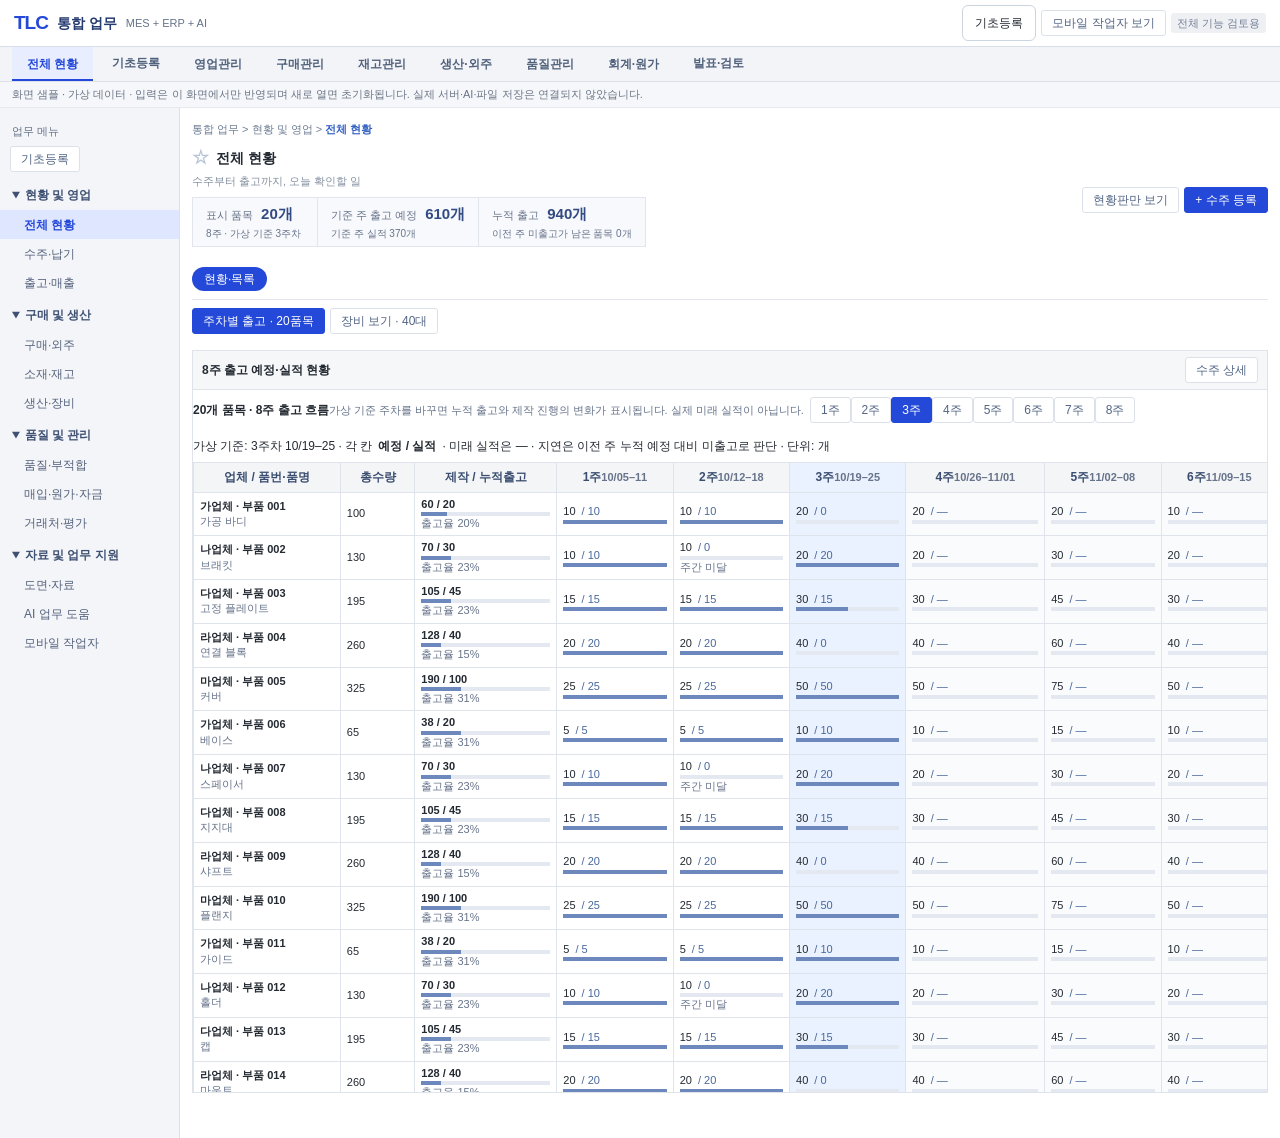
==== commit ecc4f2b5: "Move ledger metrics and notice into unused header space" ====
--- a/demo.html
+++ b/demo.html
@@ -1,4 +1,18 @@
-<!doctype html><html lang="ko"><meta charset="utf-8"><meta name="viewport" content="width=device-width,initial-scale=1"><title>TLC 통합 업무</title><link rel="stylesheet" href="erp.css?v=20261020"><div id="tlc-dispatch-preview">
+<!doctype html><html lang="ko"><meta charset="utf-8"><meta name="viewport" content="width=device-width,initial-scale=1"><title>TLC 통합 업무</title><link rel="stylesheet" href="erp.css?v=20261020"><style>
+#tlc-head .heading.with-summary{display:grid;grid-template-columns:minmax(160px,230px) minmax(300px,1fr) auto;align-items:center;gap:16px;margin-bottom:5px}
+#tlc-head .header-summary{min-width:0;justify-self:center;max-width:780px;width:100%}
+#tlc-head .header-summary .tiles{margin:0;width:fit-content;max-width:100%;flex-wrap:nowrap;background:#f7f9fc}
+#tlc-head .header-summary .tile{padding:3px 11px;min-width:115px}
+#tlc-head .header-summary .tile strong{font-size:14px}
+#tlc-head .header-summary .tile small:last-child{font-size:10px}
+#tlc-head .header-summary .notice{border:0;background:transparent;padding:3px 0 0;margin:0;font-size:10px;white-space:nowrap;overflow:hidden;text-overflow:ellipsis}
+#tlc-head .header-summary .notice br{display:none}
+#tlc-head .header-summary .notice small{display:none}
+#tlc-head .heading.with-summary>.actions{justify-self:end}
+@media(max-width:1100px){#tlc-head .heading.with-summary{grid-template-columns:1fr auto;gap:7px}#tlc-head .header-summary{grid-column:1/-1;grid-row:2;justify-self:start;max-width:none}#tlc-head .header-summary .notice{white-space:normal}#tlc-head .header-summary .tiles{flex-wrap:wrap}}
+@media(max-width:540px){#tlc-head .heading.with-summary{display:flex;flex-wrap:wrap}#tlc-head .header-summary{order:3;flex:1 0 100%}#tlc-head .header-summary .tile{min-width:0;flex:1;padding:3px 8px}}
+@media print{.header-summary{display:none!important}}
+</style><div id="tlc-dispatch-preview">
  
  <header class="mast"><div class="logo"><b>TLC</b> 통합 업무<div><small style="font-size:11px;font-weight:400;display:block">MES + ERP + AI</small></div></div><div class="actions"><a href="master.html" style="padding:8px 12px;border:1px solid #cbd5df;border-radius:6px;color:inherit;text-decoration:none">기초등록</a><button data-go="mobile">모바일 작업자 보기</button><span class="tag gray">전체 기능 검토용</span></div></header><div class="erp-topnav"><button data-go="home">전체 현황</button><a href="master.html">기초등록</a><button data-go="orders">영업관리</button><button data-go="purchase">구매관리</button><button data-go="inventory">재고관리</button><button data-go="production">생산·외주</button><button data-go="quality">품질관리</button><button data-go="finance">회계·원가</button><a href="index.html">발표·검토</a></div>
  <div class="sample">화면 샘플 · 가상 데이터 · 입력은 이 화면에서만 반영되며 새로 열면 초기화됩니다. 실제 서버·AI·파일 저장은 연결되지 않았습니다.</div>
@@ -31,6 +45,10 @@
  const tabs=page==='mobile'||page==='ai'?[]:page==='home'?['현황']:['현황','입력','출력'];
  $('tlc-tabs').innerHTML=tabs.map(t=>`<button data-tab="${t}" class="${tab===t?'on':''}" aria-pressed="${tab===t}">${t==='현황'?'현황·목록':t==='입력'?'입력·처리':'출력·미리보기'}</button>`).join('');$('tlc-tabs').hidden=!tabs.length;
  $('tlc-content').innerHTML=page==='mobile'?mobile():page==='ai'?ai():tab==='입력'?entry():tab==='출력'?output():overview();
+ if(wkGroups[page]&&tab==='현황'){
+ const heading=$('tlc-head').querySelector('.heading'),summary=$('tlc-content').querySelector('.tiles'),notice=$('tlc-content').querySelector('.notice');
+ if(summary){const center=document.createElement('div');center.className='header-summary';center.setAttribute('aria-label','현재 목록 요약');center.appendChild(summary);if(notice){notice.title=notice.textContent;center.appendChild(notice);}heading.insertBefore(center,heading.querySelector('.actions'));heading.classList.add('with-summary');}
+ }
  if(page==='home'&&tab==='현황'){const summary=$('tlc-content').querySelector('.compact-summary');if(summary){$('tlc-head').querySelector('.heading > div').appendChild(summary);$('tlc-head').classList.add('compact-head')}}else $('tlc-head').classList.remove('compact-head');
  }
 
--- a/erp.css
+++ b/erp.css
@@ -9,3 +9,4 @@
 @media print{.erp-top,.erp-topnav,.erp-subnav,.top,.mast,.sample,.notice,aside,nav,.toolbar,.wk-noprint,.noprint,.tabs,.heading,.erp-crumb,#tlc-head,#tlc-tabs,dialog,.toast,#tlc-toast,.portal-tree{display:none!important}.shell,body.master>main,.portal>.portal-frame{display:block}.shell>main,body.master main>section{padding:0}.wk-paper,.sheet,.preview{border:0;padding:0;box-shadow:none}.wk-paper{break-after:page}.scroll,.weeklyscroll{overflow:visible;max-height:none}table{font-size:10px}.master:has(#preview .preview) #list,.master:has(#preview .preview) #title,.master:has(#preview .preview) #desc,.master:has(#preview .preview) #count{display:none}.portal .view:not(#plan),.portal footer,.portal .plantoc,.portal .docnav,.portal .docpager,.portal .reviewnote,.portal .sectionhead{display:none!important}.portal #plan{display:block!important}.portal .planlayout{display:block;border:0}.portal article{padding:0}}
 
 .master .erp-topnav a[href="master.html"]{color:#2449d8;background:#e8edff;box-shadow:inset 0 -2px #2449d8}
+.gantt{display:grid;grid-template-columns:120px repeat(4,minmax(130px,1fr));gap:1px;background:#dfe5ee;padding:1px}.gantt>*{background:#fff;min-height:30px;padding:6px 8px}.gantt .gbar{height:auto;min-height:30px;background:#dce7fb;color:#2d4f92;border-left:3px solid #577ccc;font-size:11px}.gantt small{background:#f4f6fa;text-align:center}.phone .formgrid{grid-template-columns:1fr}#tlc-toast:empty{display:none}.weeknums em{font-style:normal;color:#48689c}.stepflow .active{background:#e4ecff;color:#315ec2}
